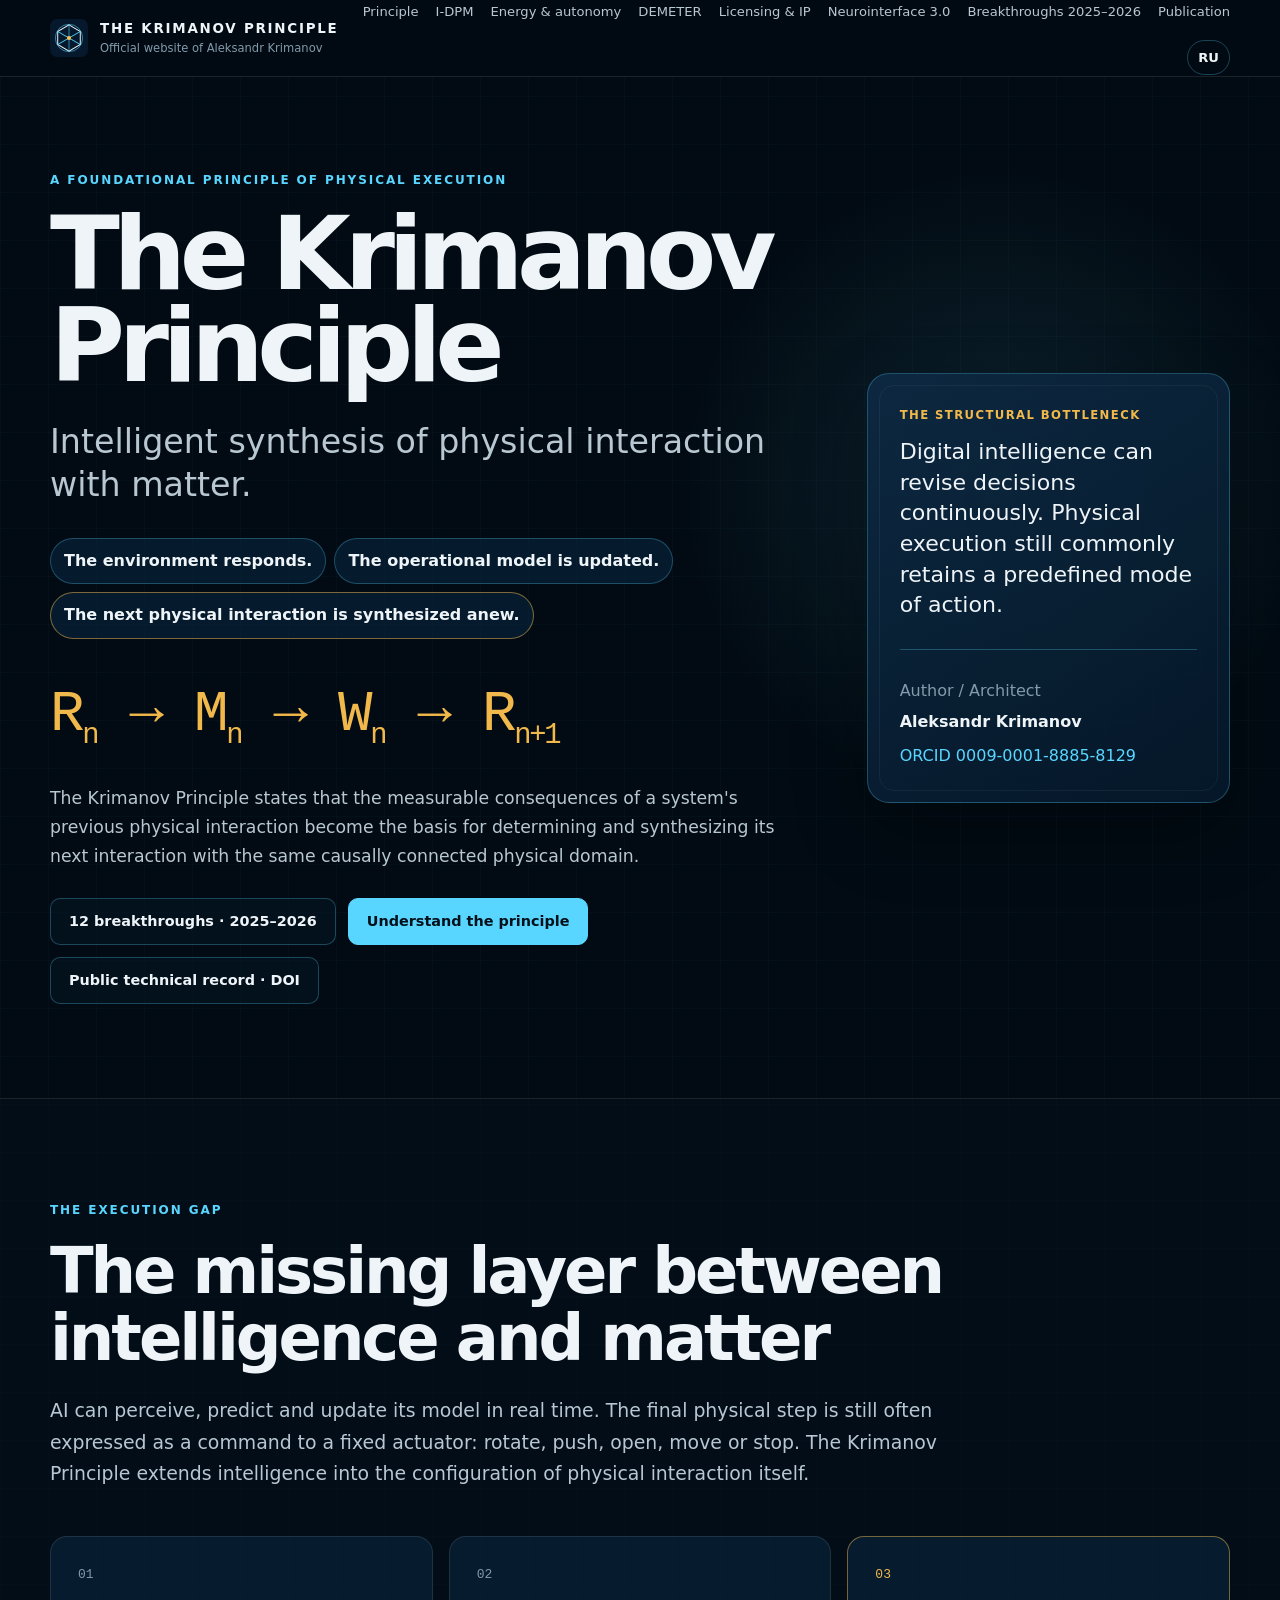
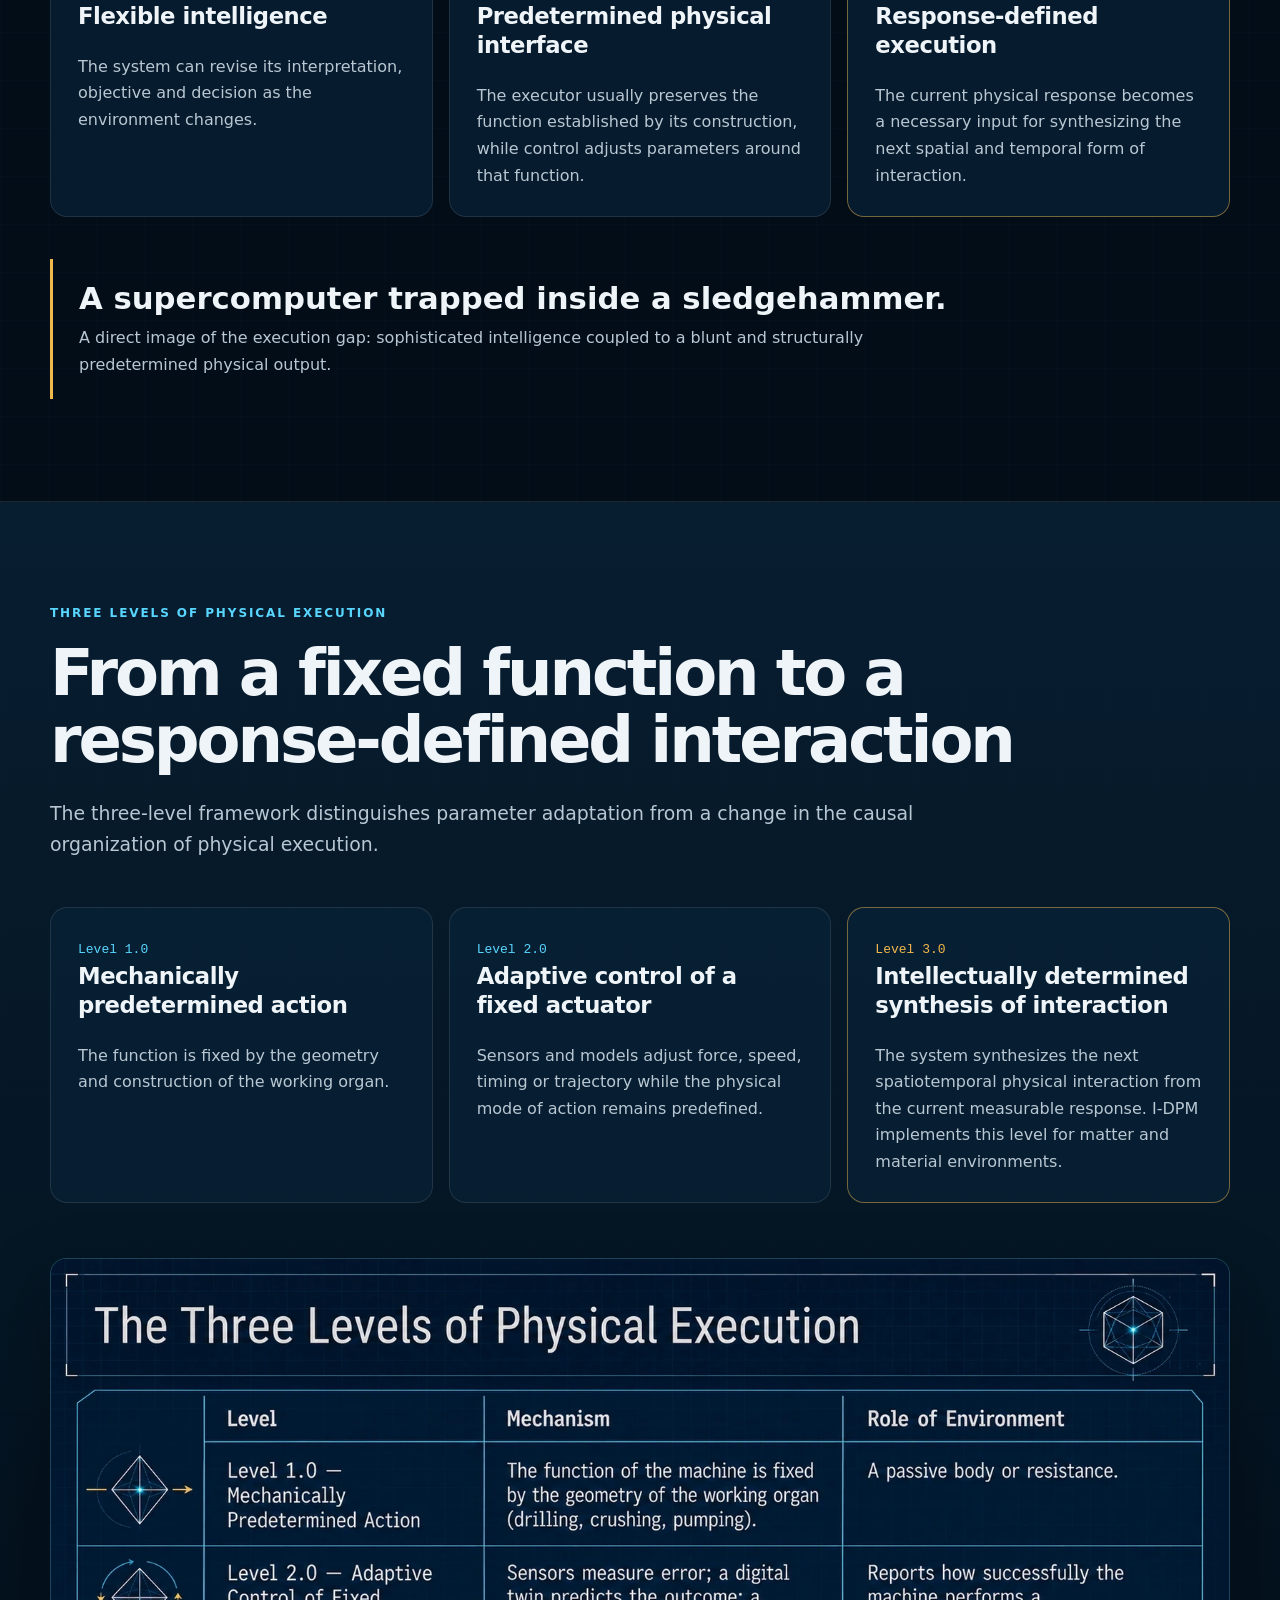
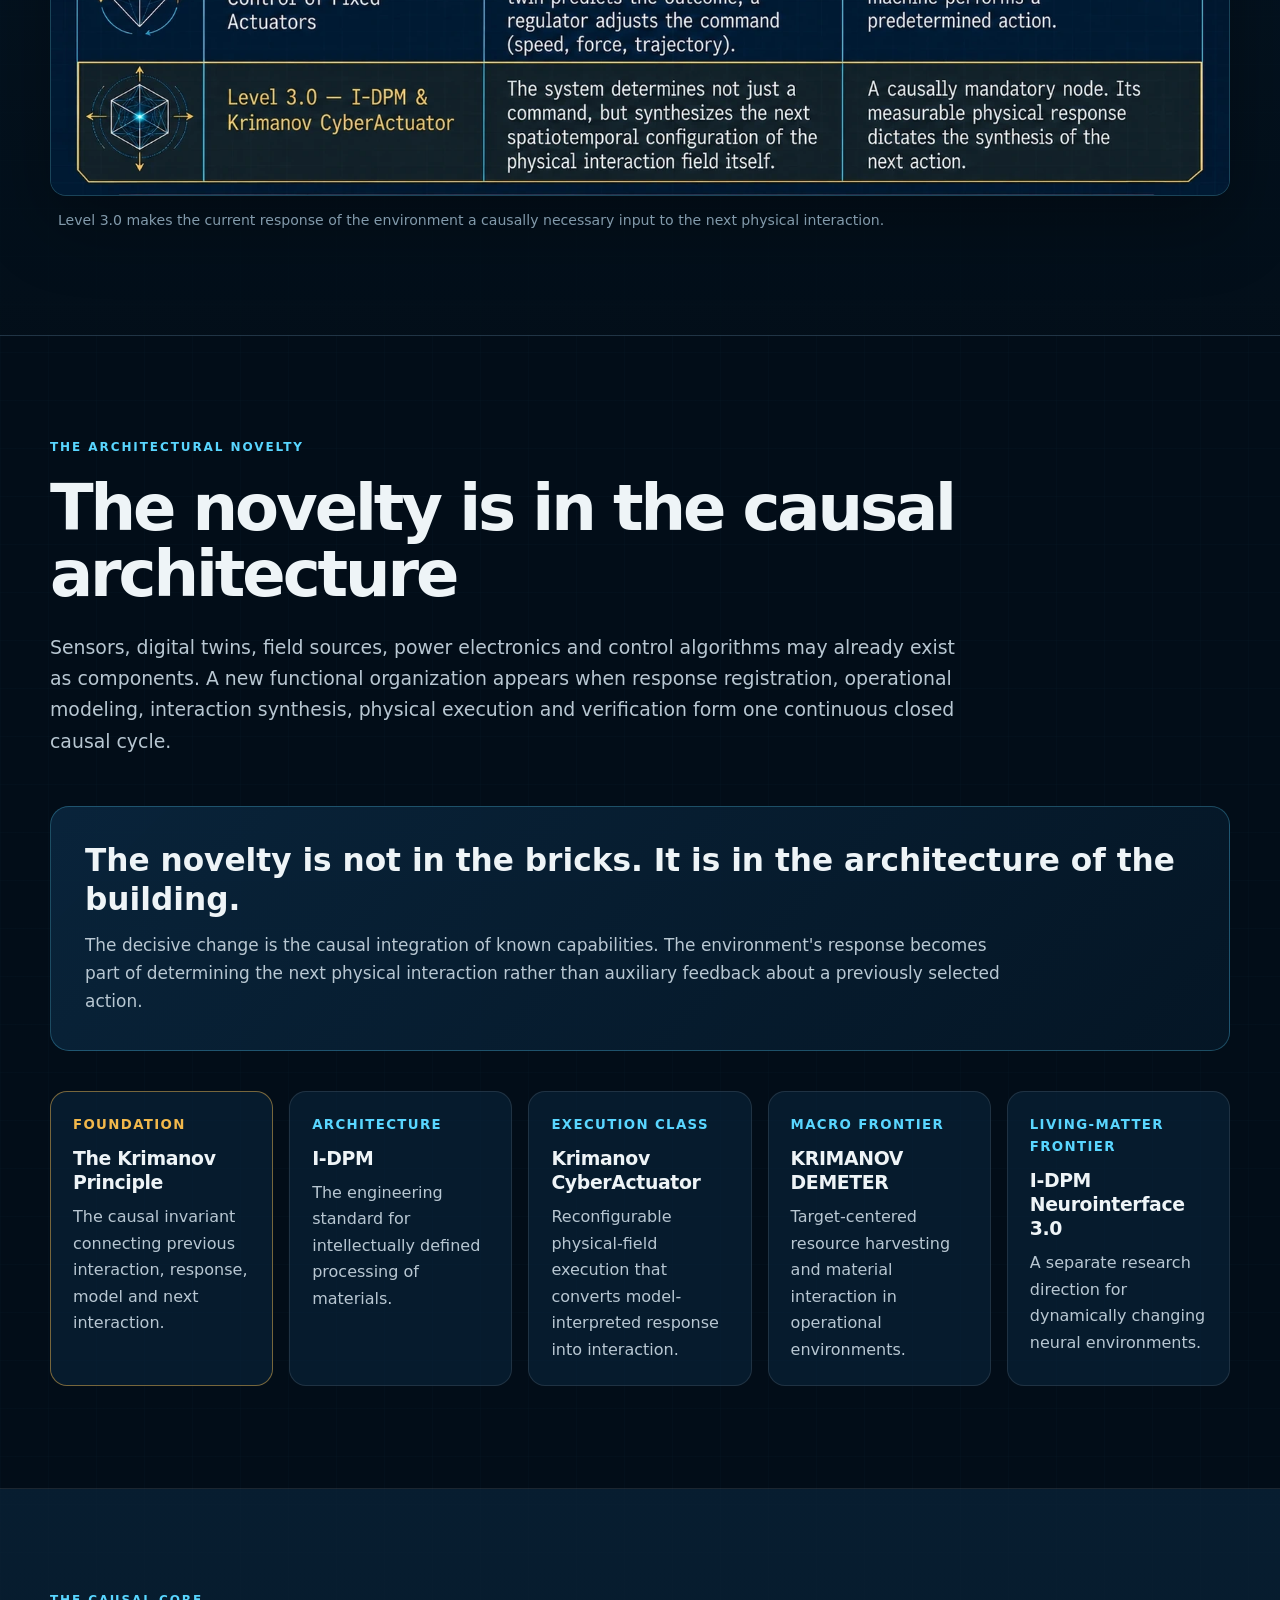
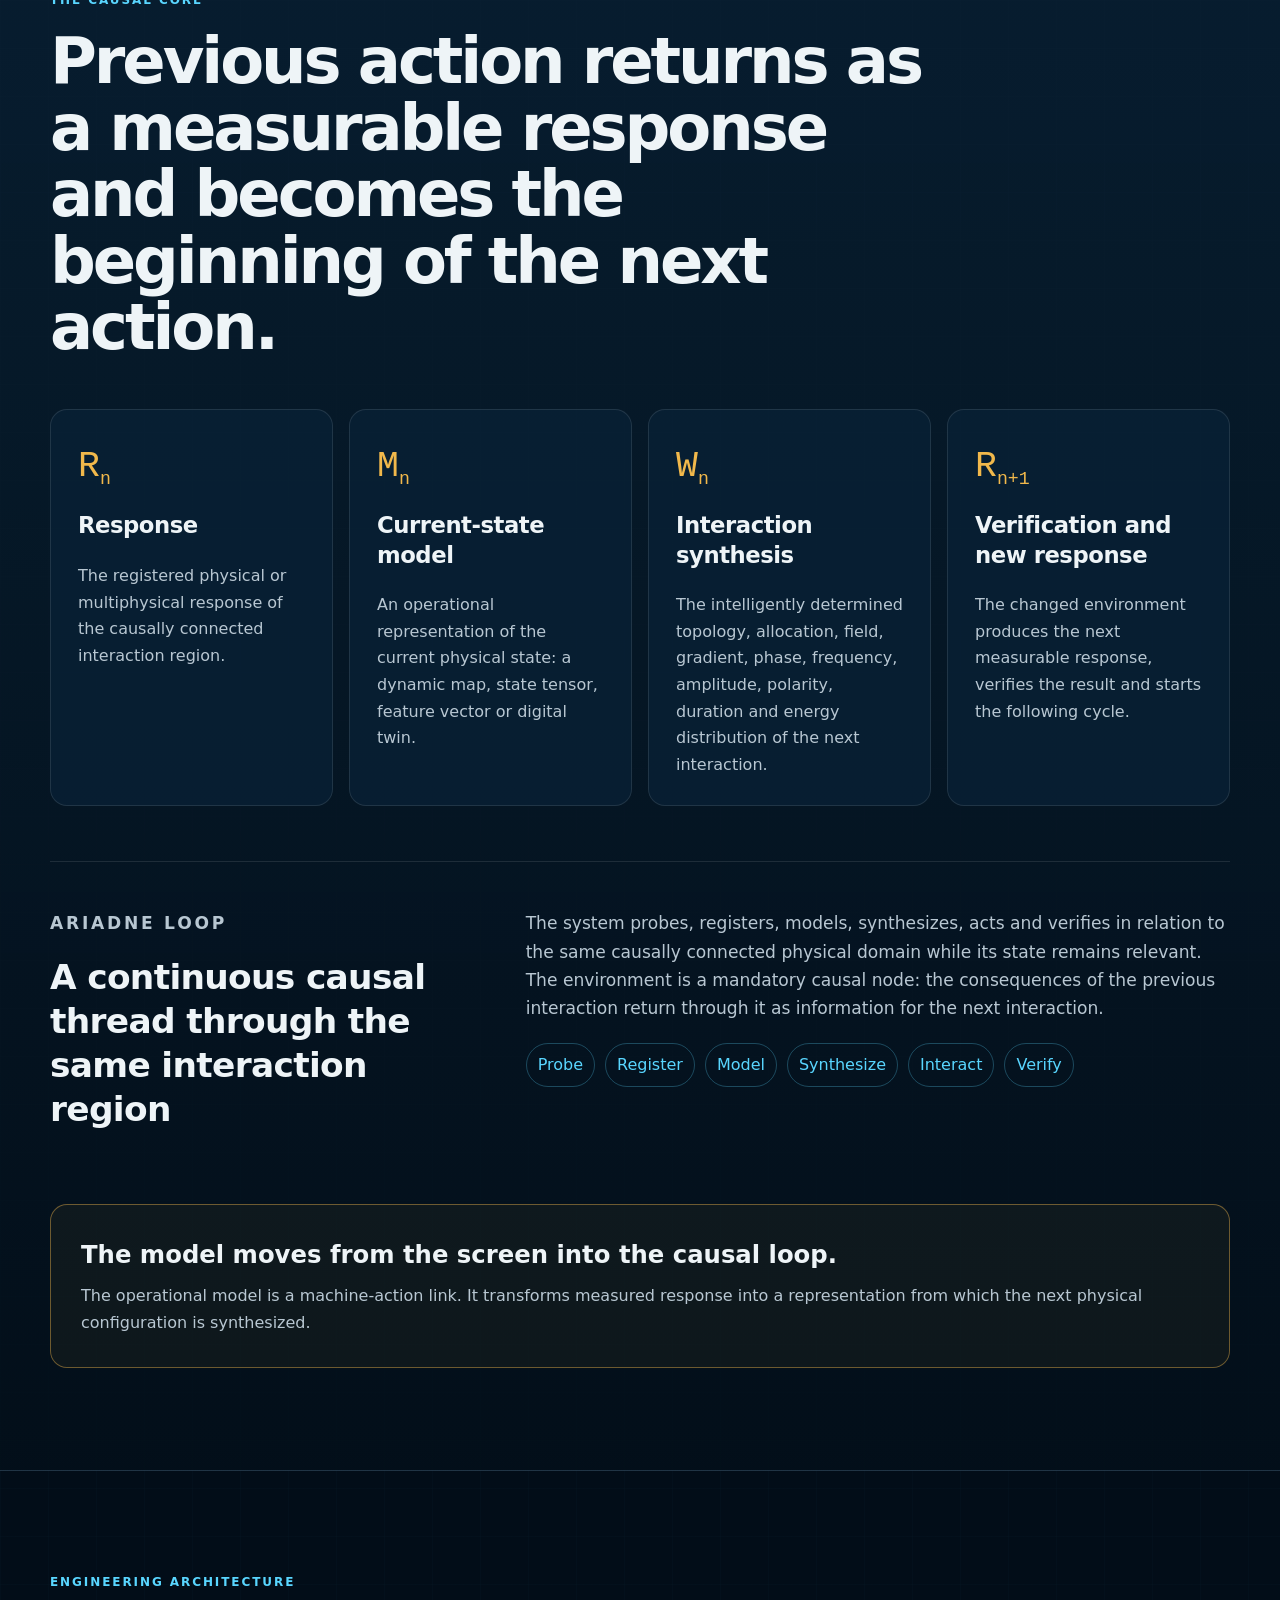
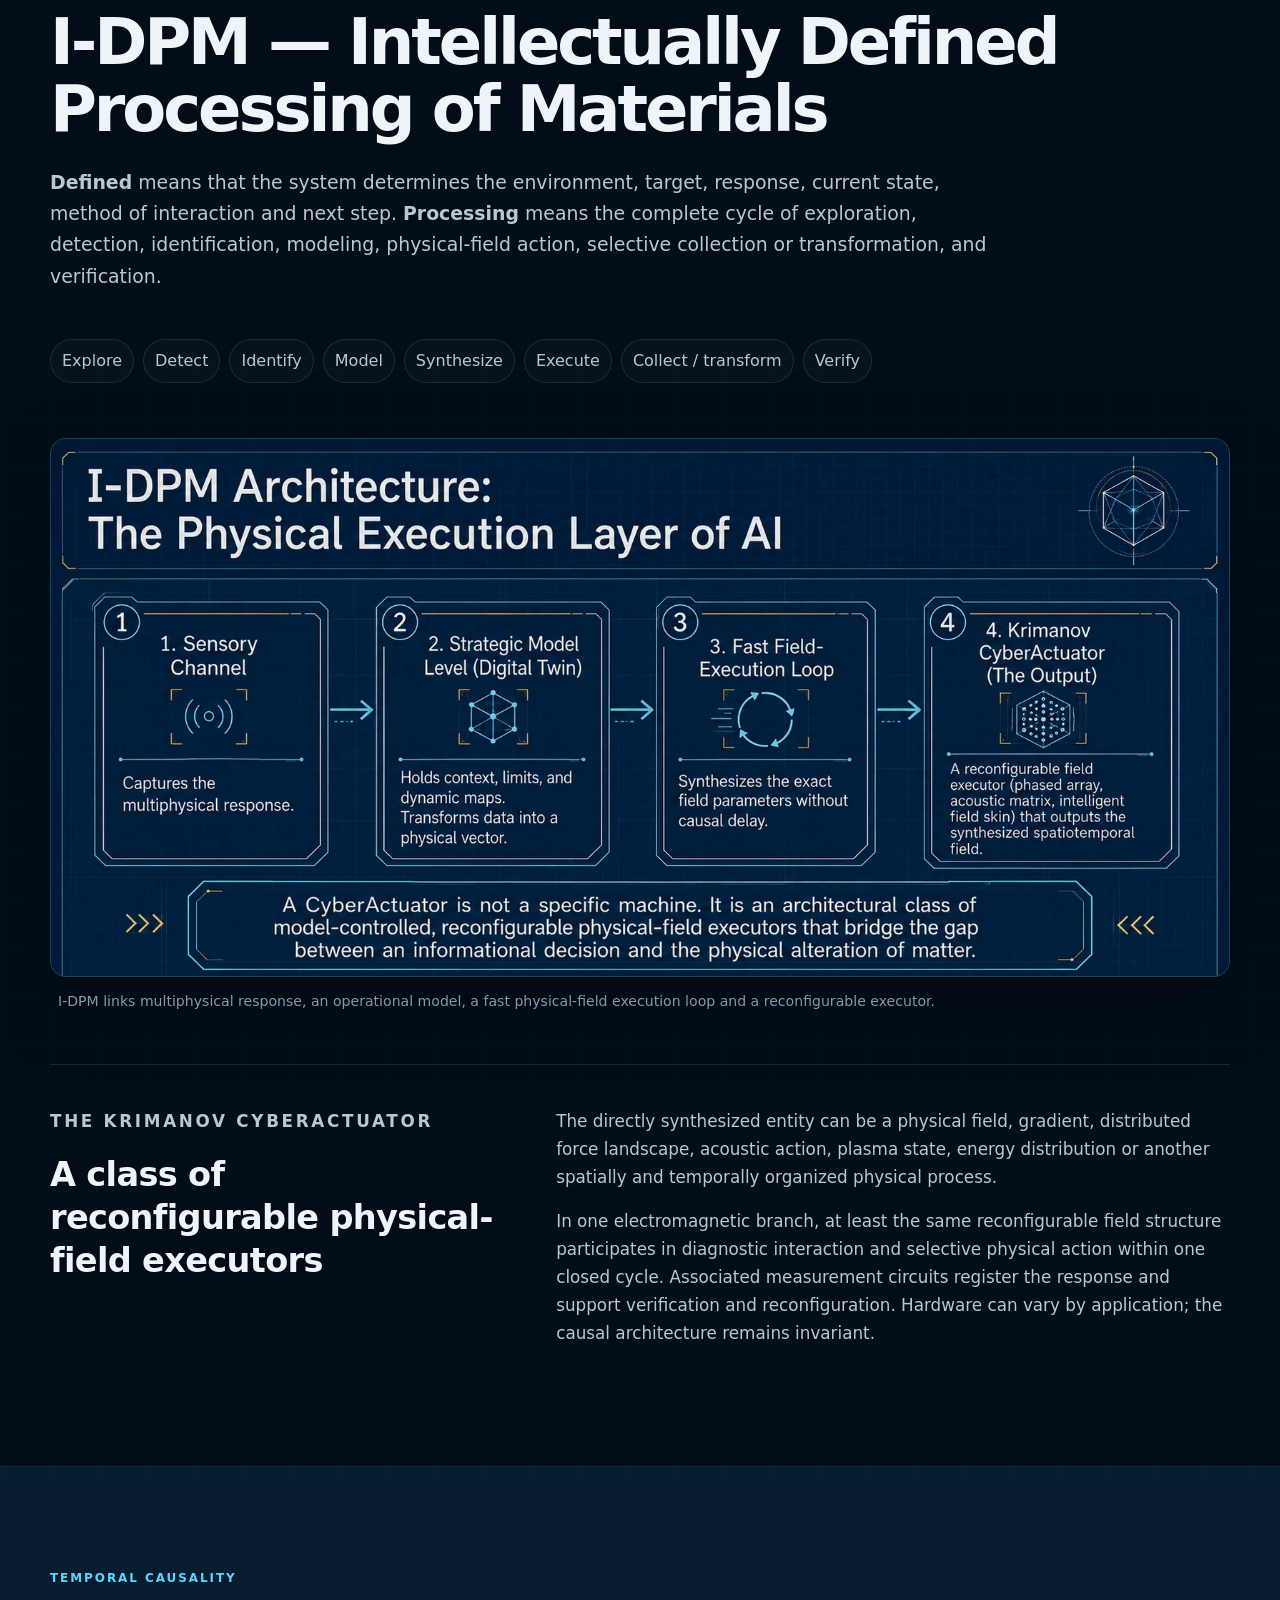
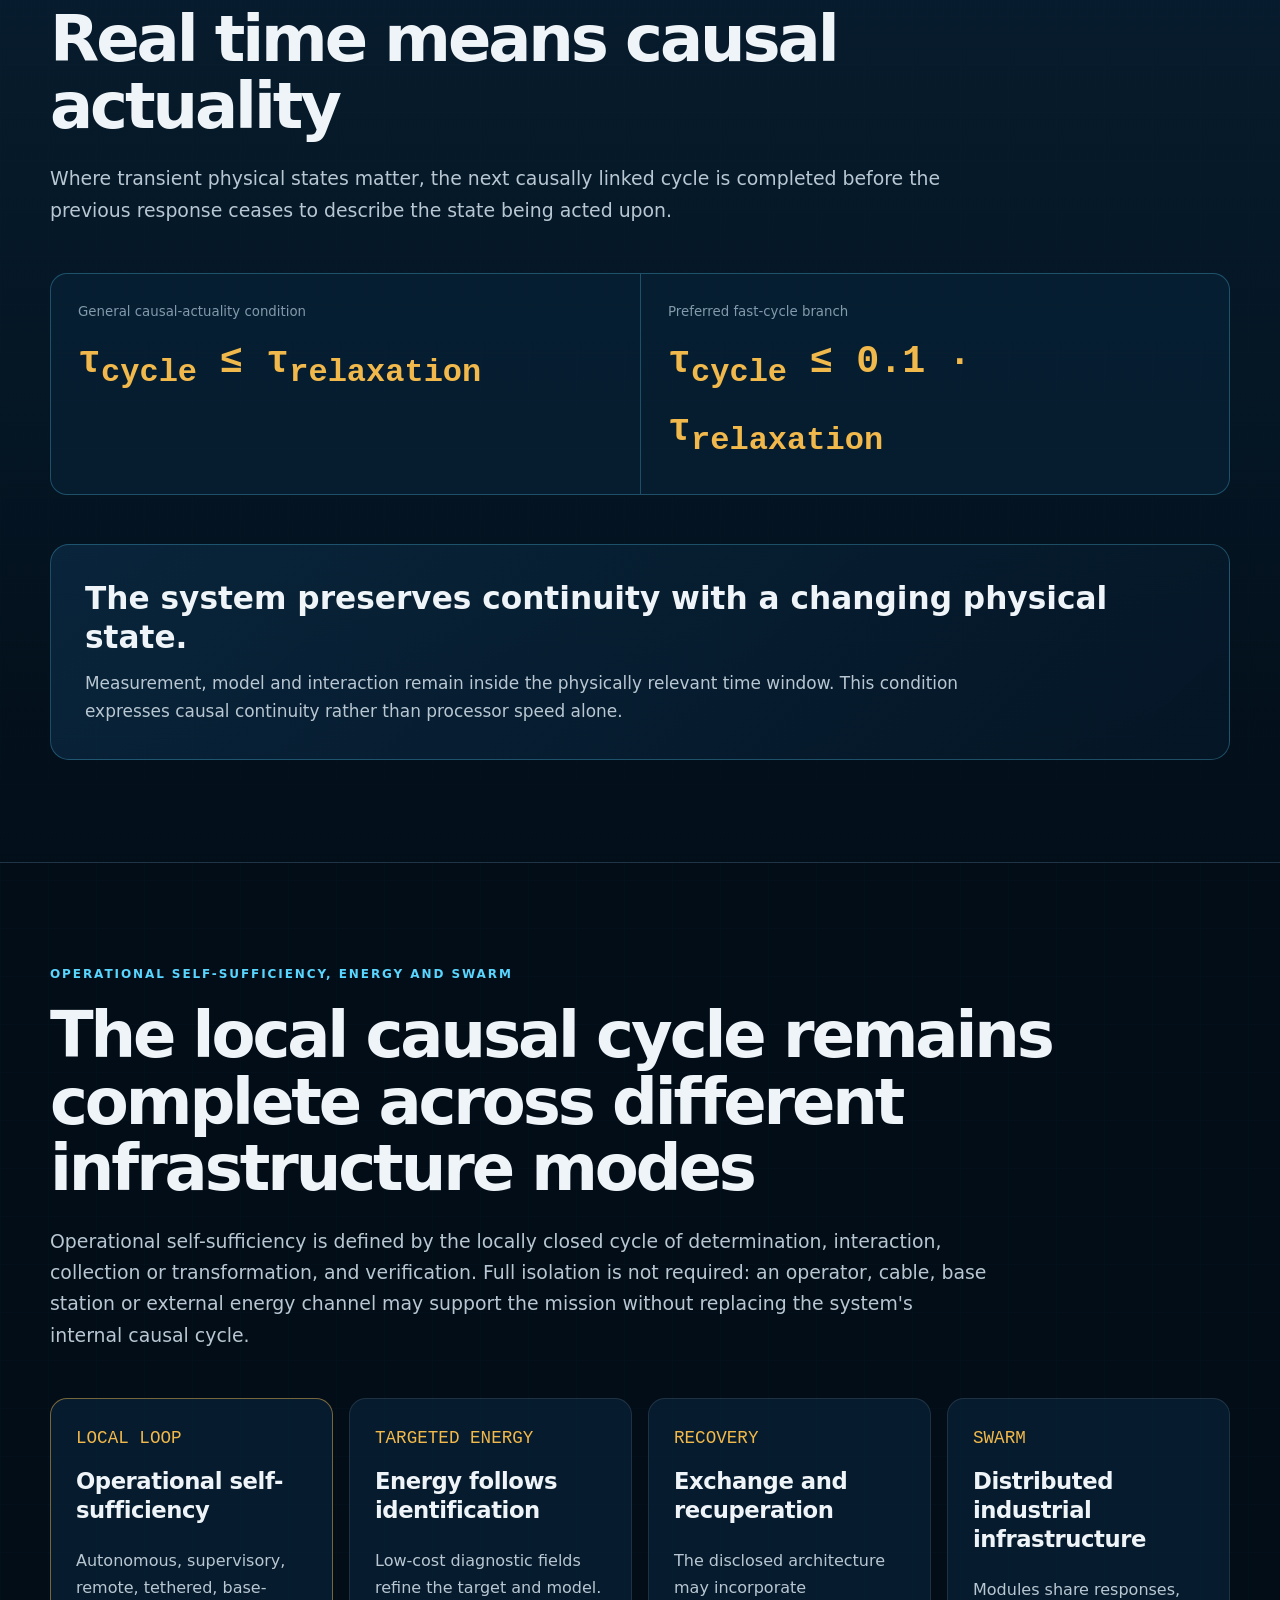
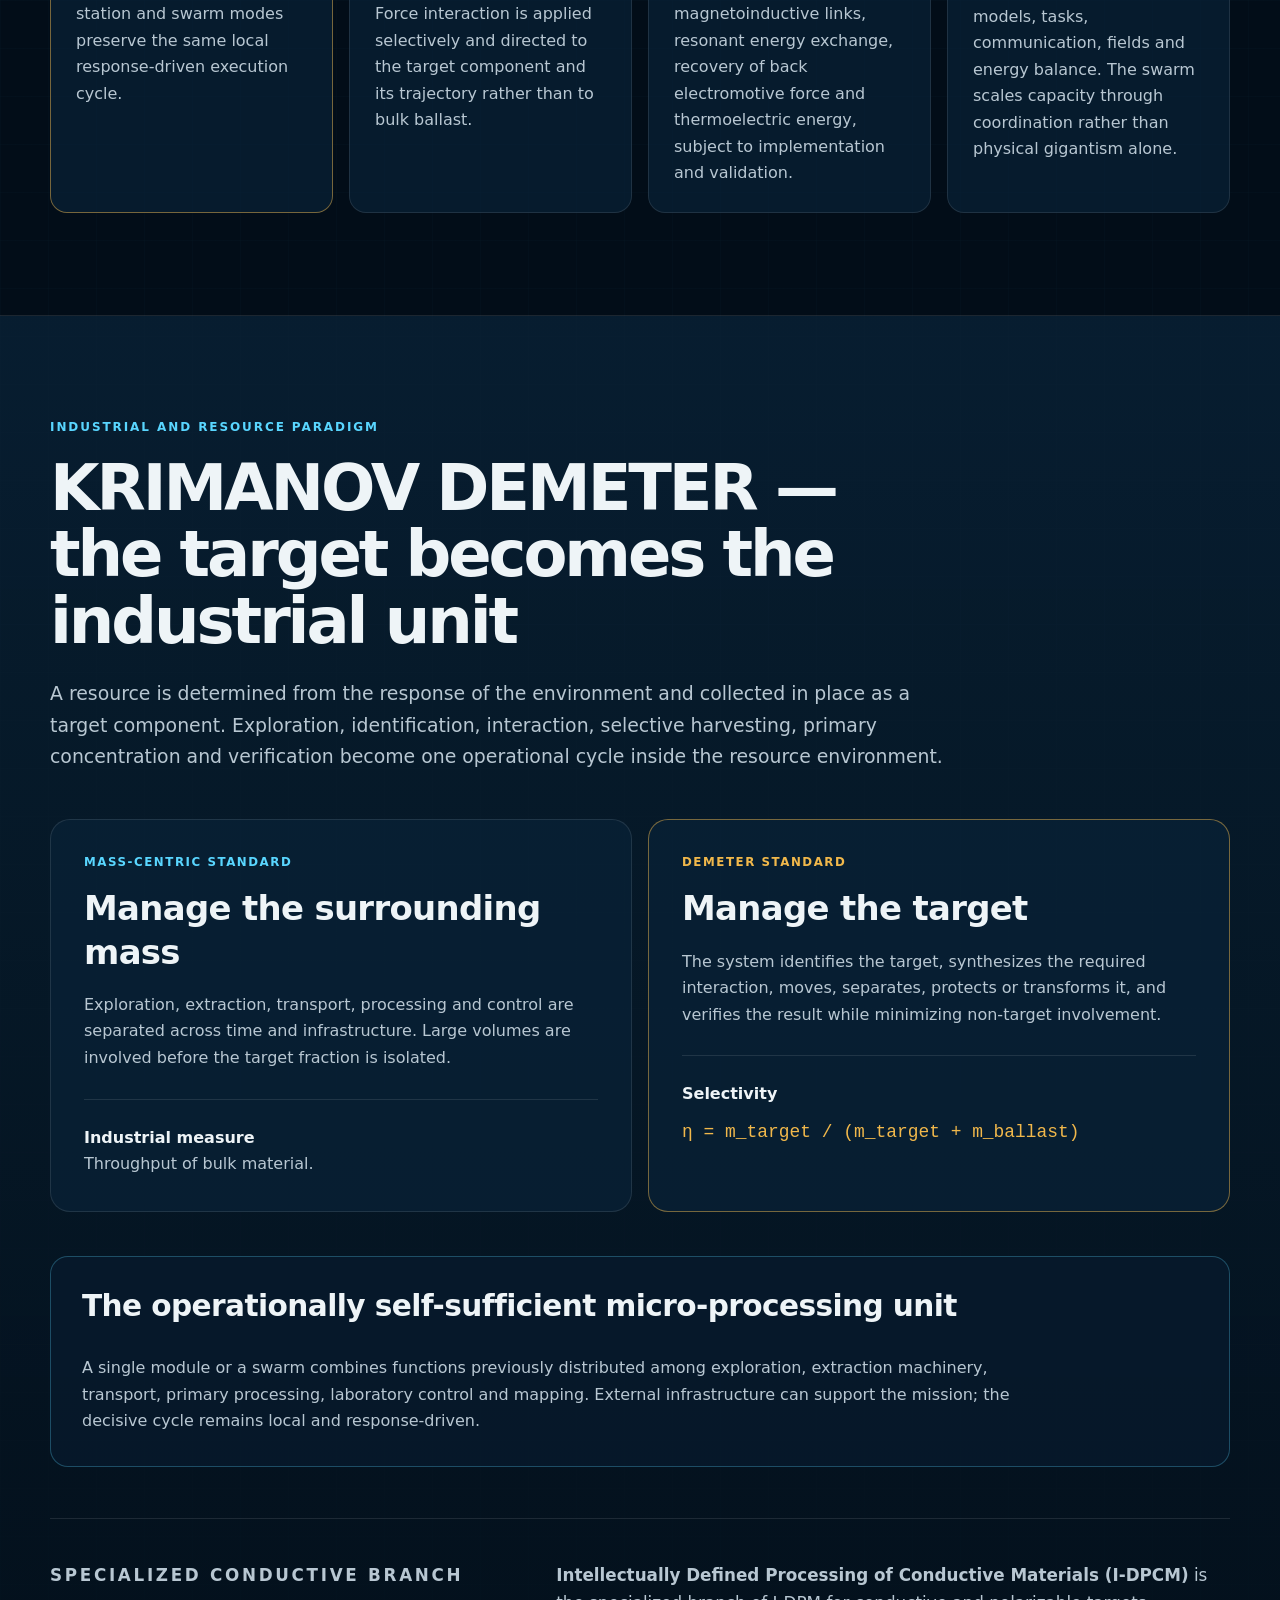
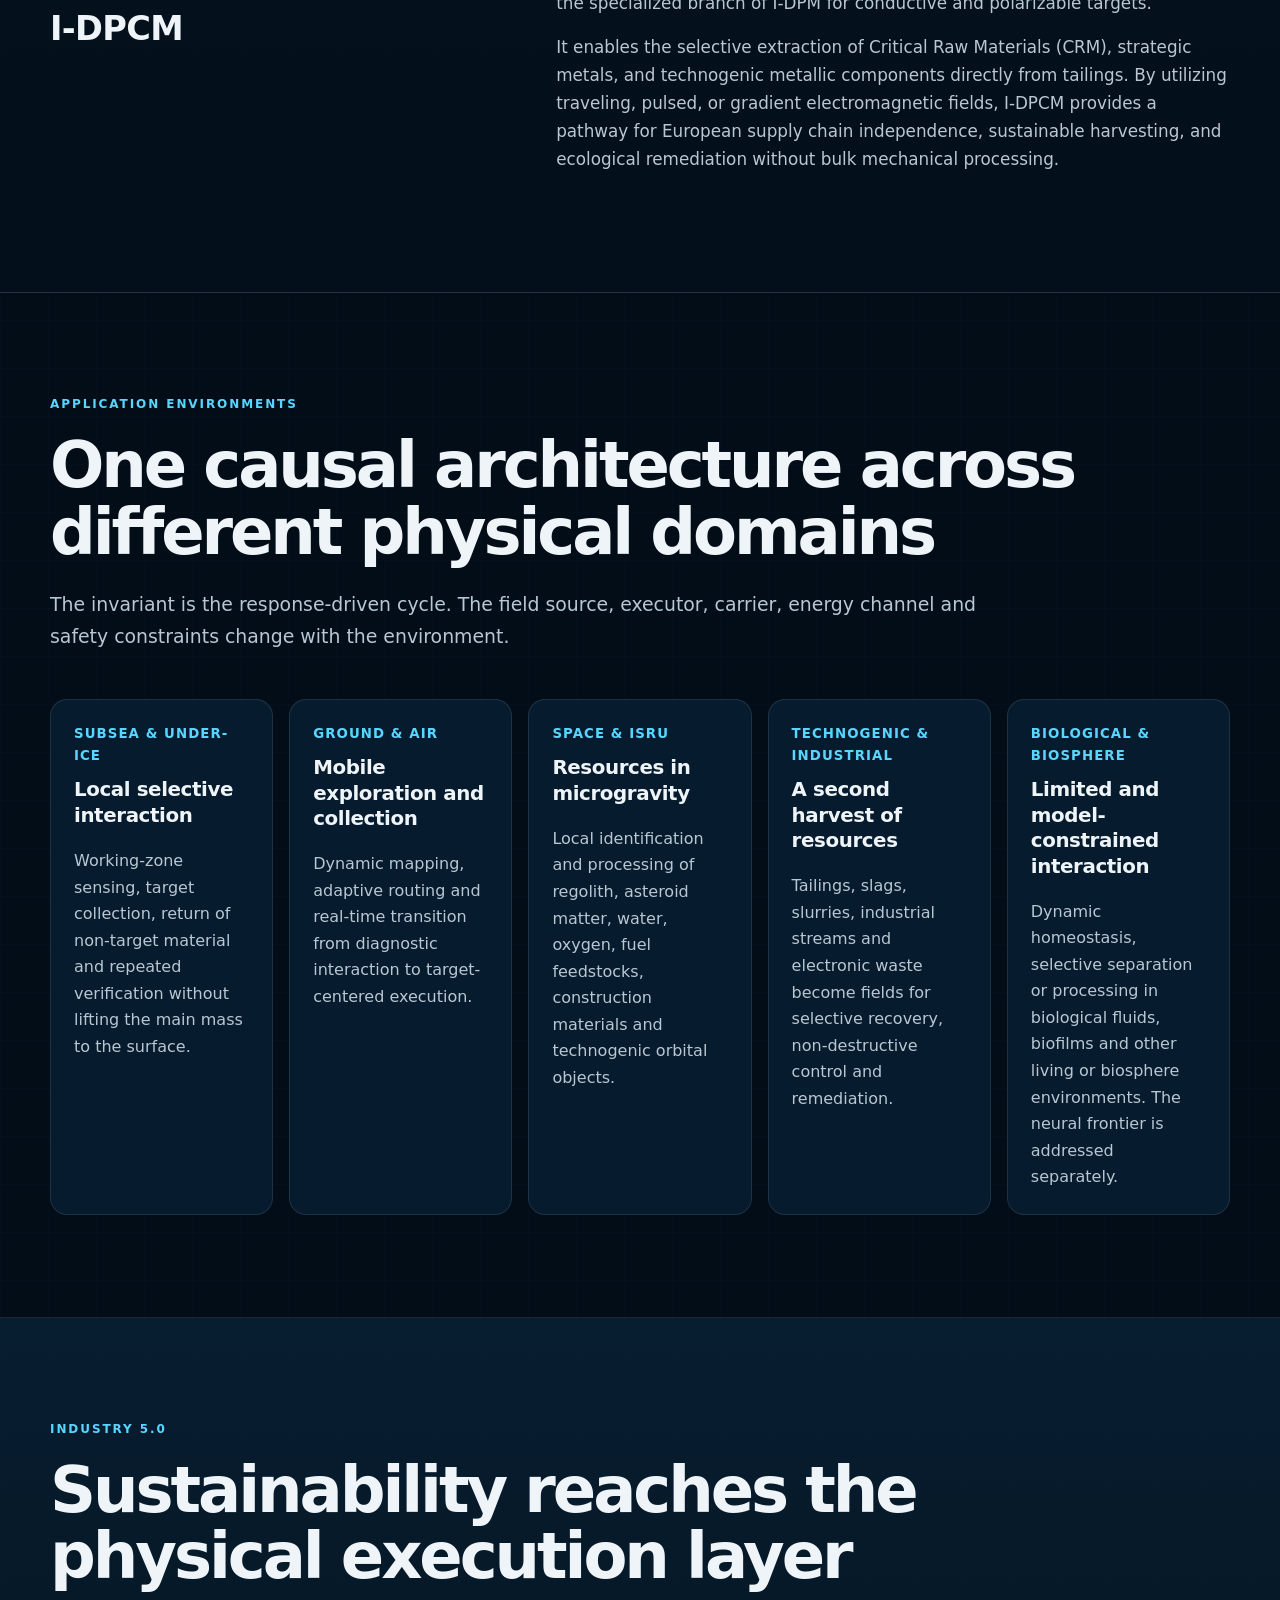
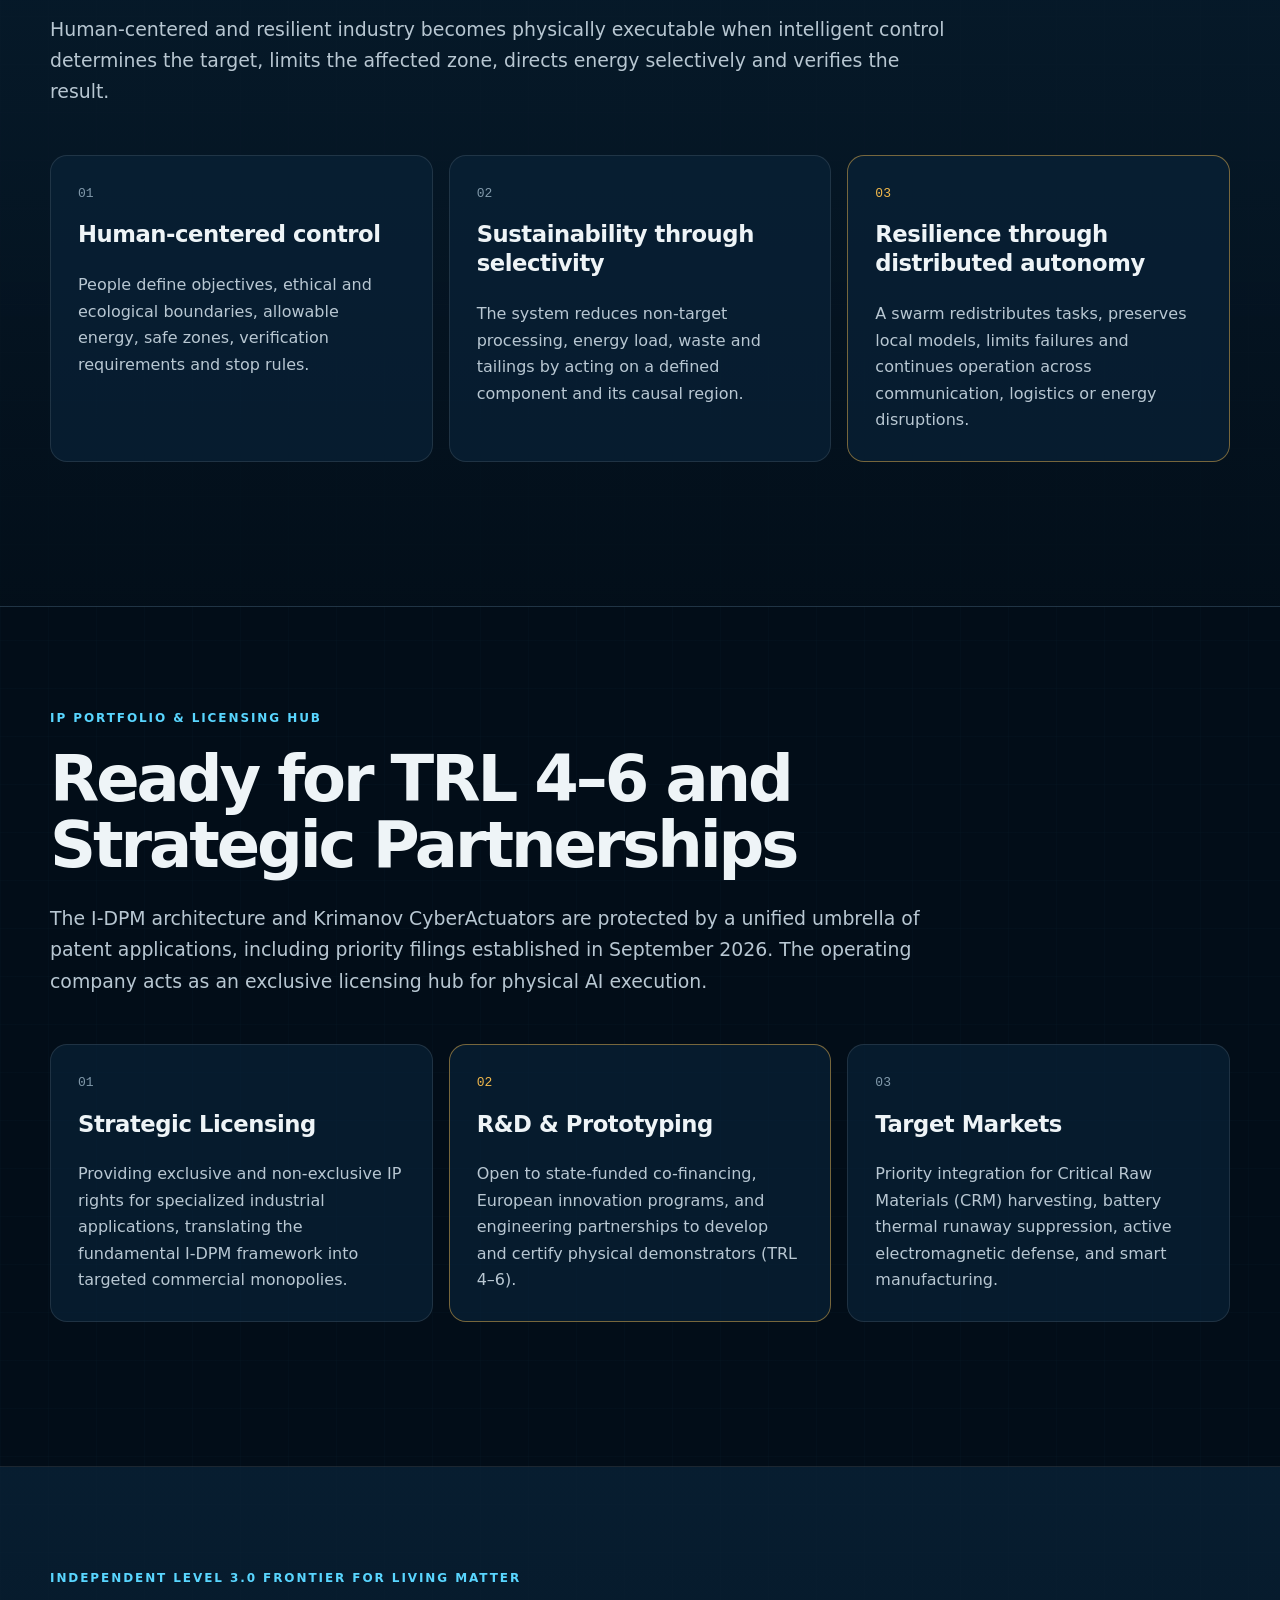
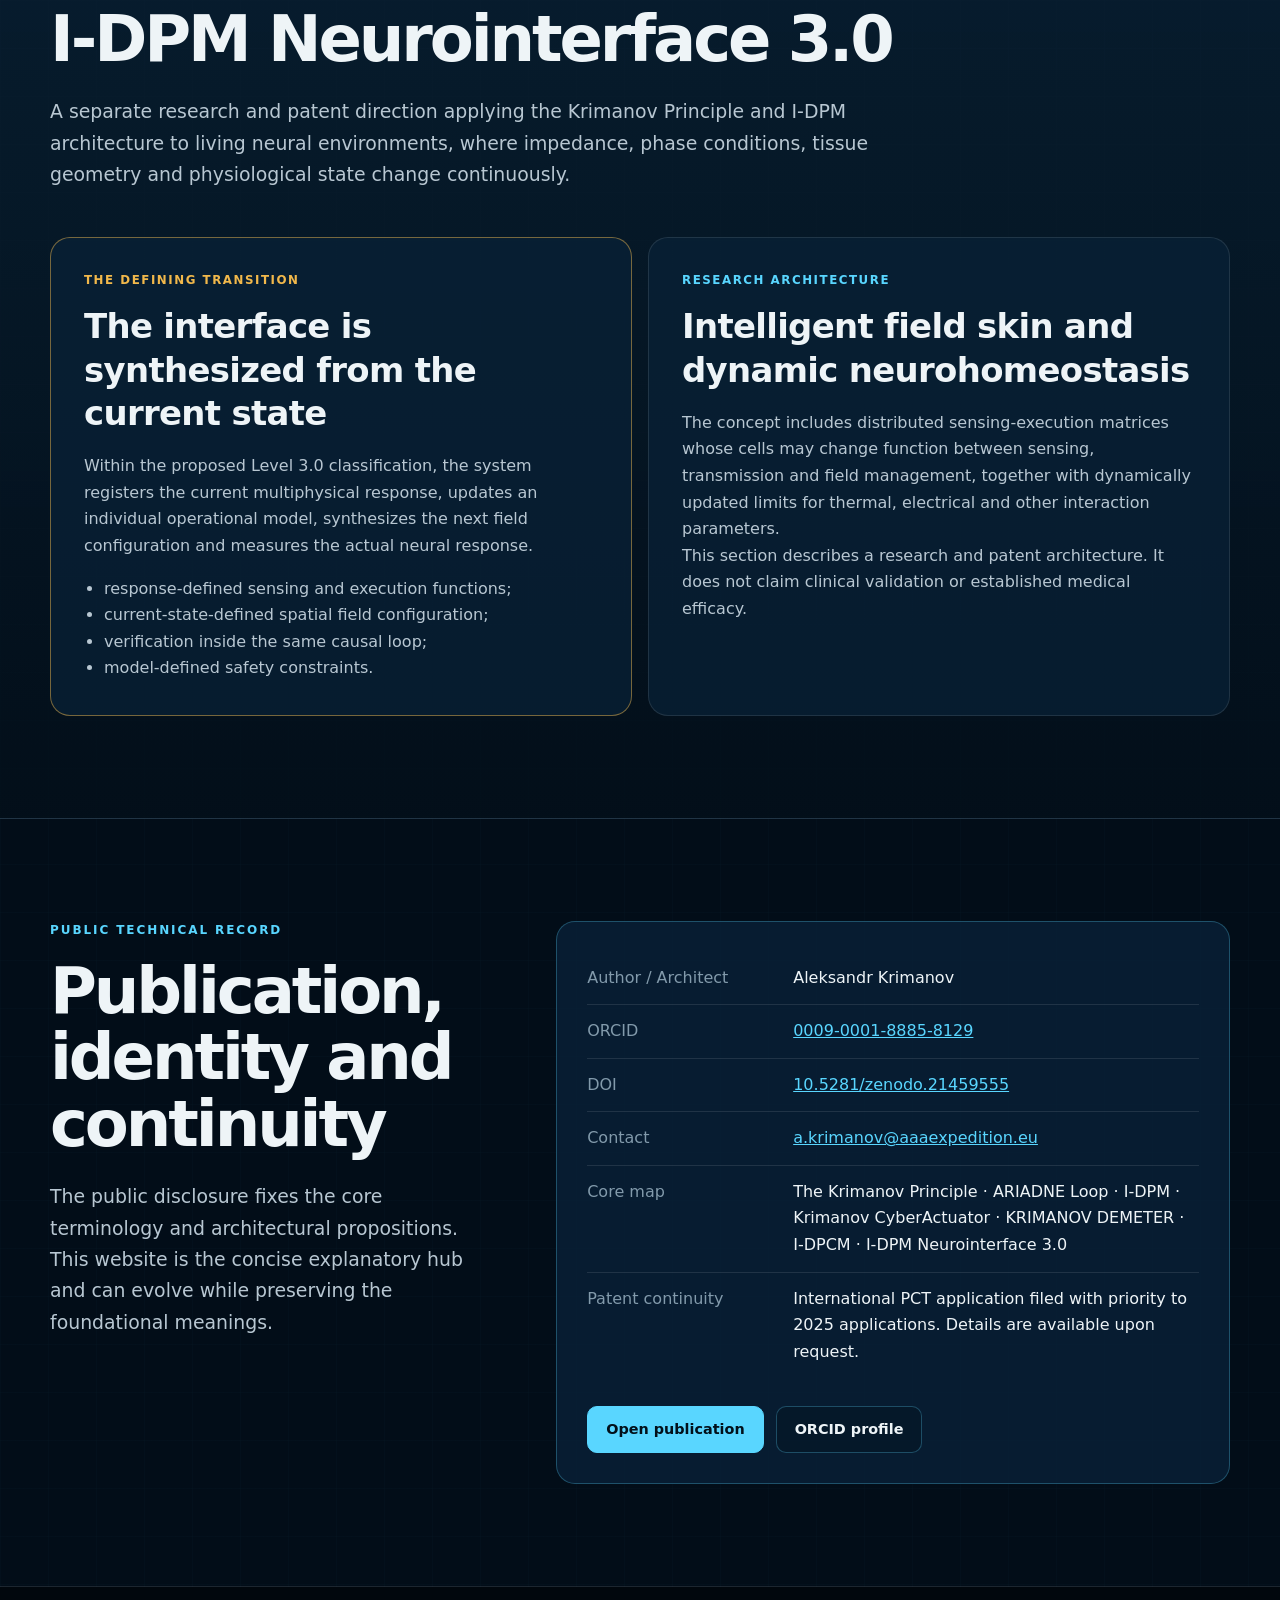
==== index.html @ 4435f7ab "Add files via upload" ====
<!doctype html>
<html lang="en">
<head>
  <meta charset="utf-8">
  <meta name="viewport" content="width=device-width,initial-scale=1">

  <title>The Krimanov Principle — Response-Driven Physical Execution for AI | Aleksandr Krimanov</title>
  <meta name="description" content="Official website of the Krimanov Principle: response-driven physical execution, I-DPM, the Krimanov CyberActuator, IP licensing portfolio, KRIMANOV DEMETER, and R&D hub for physical AI execution.">
  <meta name="keywords" content="Aleksandr Krimanov, Krimanov Principle, I-DPM, I-DPCM, Krimanov CyberActuator, DEMETER K, Physical AI, Licensing Hub, R&D, Critical Raw Materials, CRM, tailings remediation">
  <meta name="author" content="Aleksandr Krimanov">
  <meta name="robots" content="index,follow,max-image-preview:large">
  <meta name="theme-color" content="#061625">
  <link rel="canonical" href="https://krimanovprinciple.eu/">
  <link rel="alternate" hreflang="en" href="https://krimanovprinciple.eu/">
  <link rel="alternate" hreflang="ru" href="https://krimanovprinciple.eu/ru/">
  <link rel="alternate" hreflang="x-default" href="https://krimanovprinciple.eu/">
  <link rel="icon" href="assets/favicon.svg" type="image/svg+xml">
  <link rel="stylesheet" href="style.css">
  <meta property="og:type" content="website">
  <meta property="og:title" content="The Krimanov Principle — Response-Driven Physical Execution for AI">
  <meta property="og:description" content="The environment responds. The operational model is updated. The next physical interaction is synthesized anew.">
  <meta property="og:url" content="https://krimanovprinciple.eu/">
  <meta property="og:image" content="https://krimanovprinciple.eu/assets/three-levels.webp">
  <meta property="og:locale" content="en_US">
  <meta property="og:locale:alternate" content="ru_RU">
  <meta name="twitter:card" content="summary_large_image">
  <meta name="twitter:title" content="The Krimanov Principle — Response-Driven Physical Execution for AI">
  <meta name="twitter:description" content="The measurable consequences of the previous interaction become the basis for synthesizing the next interaction.">
  <meta name="twitter:image" content="https://krimanovprinciple.eu/assets/three-levels.webp">

  <script type="application/ld+json">
  {
    "@context":"https://schema.org",
    "@graph":[
      {
        "@type":"WebSite",
        "@id":"https://krimanovprinciple.eu/#website",
        "url":"https://krimanovprinciple.eu/",
        "name":"The Krimanov Principle",
        "inLanguage":["en","ru"],
        "creator":{"@id":"https://krimanovprinciple.eu/#person"}
      },
      {
        "@type":"Person",
        "@id":"https://krimanovprinciple.eu/#person",
        "name":"Aleksandr Krimanov",
        "alternateName":["Alexander Krimanov","Александр Криманов"],
        "url":"https://krimanovprinciple.eu/",
        "sameAs":["https://orcid.org/0009-0001-8885-8129"]
      }
    ]
  }
  </script>
</head>
<body>

<a class="skip-link" href="#content">Skip to content</a>
<header class="site-header">
  <div class="shell header-inner">
    <a class="brand" href="#top" aria-label="The Krimanov Principle — home">
      <img src="assets/favicon.svg" width="38" height="38" alt="">
      <span class="brand-copy"><strong>THE KRIMANOV PRINCIPLE</strong><small>Official website of Aleksandr Krimanov</small></span>
    </a>
    <nav class="main-nav" aria-label="Main navigation">
      <a href="#principle">Principle</a><a href="#idpm">I-DPM</a><a href="#autonomy">Energy &amp; autonomy</a><a href="#demeter">DEMETER</a><a href="#licensing">Licensing &amp; IP</a><a href="#neuro">Neurointerface 3.0</a><a href="breakthroughs.html">Breakthroughs 2025–2026</a><a href="#publication">Publication</a><a class="lang" href="ru/" lang="ru">RU</a>
    </nav>
    <div class="mobile-tools">
      <details class="mobile-menu"><summary>Menu</summary><nav aria-label="Mobile navigation"><a href="#principle">Principle</a><a href="#idpm">I-DPM</a><a href="#autonomy">Energy &amp; autonomy</a><a href="#demeter">DEMETER</a><a href="#environments">Frontiers</a><a href="#licensing">Licensing &amp; IP</a><a href="#neuro">I-DPM Neurointerface 3.0</a><a href="breakthroughs.html">Breakthroughs 2025–2026</a><a href="#publication">Publication</a></nav></details>
      <a class="mobile-lang" href="ru/" lang="ru" aria-label="Русская версия">RU</a>
    </div>
  </div>
</header>
<main id="content">
<section class="hero" id="top"><div class="shell hero-grid"><div>
  <p class="eyebrow">A foundational principle of physical execution</p>
  <h1>The Krimanov Principle</h1>
  <p class="hero-subtitle">Intelligent synthesis of physical interaction with matter.</p>
  <div class="hero-thesis"><span>The environment responds.</span><span>The operational model is updated.</span><span>The next physical interaction is synthesized anew.</span></div>
  <div class="equation">R<sub>n</sub> → M<sub>n</sub> → W<sub>n</sub> → R<sub>n+1</sub></div>
  <p class="hero-text">The Krimanov Principle states that the measurable consequences of a system's previous physical interaction become the basis for determining and synthesizing its next interaction with the same causally connected physical domain.</p>
  <div class="actions"><a class="button" href="breakthroughs.html">12 breakthroughs · 2025–2026</a><a class="button primary" href="#bottleneck">Understand the principle</a><a class="button" href="https://doi.org/10.5281/zenodo.21419949" target="_blank" rel="noopener">Public technical record · DOI</a></div>
</div><aside class="hero-panel">
  <p class="panel-kicker">The structural bottleneck</p>
  <p class="panel-big">Digital intelligence can revise decisions continuously. Physical execution still commonly retains a predefined mode of action.</p>
  <div class="panel-rule"></div><p class="meta">Author / Architect</p><strong>Aleksandr Krimanov</strong><a href="https://orcid.org/0009-0001-8885-8129" target="_blank" rel="noopener">ORCID 0009-0001-8885-8129</a>
</aside></div></section>

<section class="section" id="bottleneck"><div class="shell">
  <div class="section-heading narrow"><p class="eyebrow">The execution gap</p><h2>The missing layer between intelligence and matter</h2><p class="lead">AI can perceive, predict and update its model in real time. The final physical step is still often expressed as a command to a fixed actuator: rotate, push, open, move or stop. The Krimanov Principle extends intelligence into the configuration of physical interaction itself.</p></div>
  <div class="problem-grid">
    <article class="card"><span class="num">01</span><h3>Flexible intelligence</h3><p>The system can revise its interpretation, objective and decision as the environment changes.</p></article>
    <article class="card"><span class="num">02</span><h3>Predetermined physical interface</h3><p>The executor usually preserves the function established by its construction, while control adjusts parameters around that function.</p></article>
    <article class="card accent"><span class="num">03</span><h3>Response-defined execution</h3><p>The current physical response becomes a necessary input for synthesizing the next spatial and temporal form of interaction.</p></article>
  </div>
  <blockquote class="quote"><strong>A supercomputer trapped inside a sledgehammer.</strong><p>A direct image of the execution gap: sophisticated intelligence coupled to a blunt and structurally predetermined physical output.</p></blockquote>
</div></section>

<section class="section dark" id="levels"><div class="shell">
  <div class="section-heading"><p class="eyebrow">Three levels of physical execution</p><h2>From a fixed function to a response-defined interaction</h2><p class="lead">The three-level framework distinguishes parameter adaptation from a change in the causal organization of physical execution.</p></div>
  <div class="level-grid">
    <article class="level-card"><span>Level 1.0</span><h3>Mechanically predetermined action</h3><p>The function is fixed by the geometry and construction of the working organ.</p></article>
    <article class="level-card"><span>Level 2.0</span><h3>Adaptive control of a fixed actuator</h3><p>Sensors and models adjust force, speed, timing or trajectory while the physical mode of action remains predefined.</p></article>
    <article class="level-card highlight"><span>Level 3.0</span><h3>Intellectually determined synthesis of interaction</h3><p>The system synthesizes the next spatiotemporal physical interaction from the current measurable response. I-DPM implements this level for matter and material environments.</p></article>
  </div>
  <figure class="visual"><img src="assets/three-levels.webp" alt="Three levels of physical execution" loading="lazy"><figcaption>Level 3.0 makes the current response of the environment a causally necessary input to the next physical interaction.</figcaption></figure>
</div></section>

<section class="section" id="architecture"><div class="shell">
  <div class="section-heading narrow"><p class="eyebrow">The architectural novelty</p><h2>The novelty is in the causal architecture</h2><p class="lead">Sensors, digital twins, field sources, power electronics and control algorithms may already exist as components. A new functional organization appears when response registration, operational modeling, interaction synthesis, physical execution and verification form one continuous closed causal cycle.</p></div>
  <div class="architecture-note"><strong>The novelty is not in the bricks. It is in the architecture of the building.</strong><p>The decisive change is the causal integration of known capabilities. The environment's response becomes part of determining the next physical interaction rather than auxiliary feedback about a previously selected action.</p></div>
  <div class="hierarchy-grid">
    <article class="hierarchy-card accent"><small>Foundation</small><h3>The Krimanov Principle</h3><p>The causal invariant connecting previous interaction, response, model and next interaction.</p></article>
    <article class="hierarchy-card"><small>Architecture</small><h3>I-DPM</h3><p>The engineering standard for intellectually defined processing of materials.</p></article>
    <article class="hierarchy-card"><small>Execution class</small><h3>Krimanov CyberActuator</h3><p>Reconfigurable physical-field execution that converts model-interpreted response into interaction.</p></article>
    <article class="hierarchy-card"><small>Macro frontier</small><h3>KRIMANOV DEMETER</h3><p>Target-centered resource harvesting and material interaction in operational environments.</p></article>
    <article class="hierarchy-card"><small>Living-matter frontier</small><h3>I-DPM Neurointerface 3.0</h3><p>A separate research direction for dynamically changing neural environments.</p></article>
  </div>
</div></section>

<section class="section dark" id="principle"><div class="shell">
  <div class="section-heading narrow"><p class="eyebrow">The causal core</p><h2>Previous action returns as a measurable response and becomes the beginning of the next action.</h2></div>
  <div class="principle-grid">
    <article class="principle-card"><div class="symbol">R<sub>n</sub></div><h3>Response</h3><p>The registered physical or multiphysical response of the causally connected interaction region.</p></article>
    <article class="principle-card"><div class="symbol">M<sub>n</sub></div><h3>Current-state model</h3><p>An operational representation of the current physical state: a dynamic map, state tensor, feature vector or digital twin.</p></article>
    <article class="principle-card"><div class="symbol">W<sub>n</sub></div><h3>Interaction synthesis</h3><p>The intelligently determined topology, allocation, field, gradient, phase, frequency, amplitude, polarity, duration and energy distribution of the next interaction.</p></article>
    <article class="principle-card"><div class="symbol">R<sub>n+1</sub></div><h3>Verification and new response</h3><p>The changed environment produces the next measurable response, verifies the result and starts the following cycle.</p></article>
  </div>
  <div class="ariadne"><div><p class="eyebrow">ARIADNE Loop</p><h3>A continuous causal thread through the same interaction region</h3></div><div><p>The system probes, registers, models, synthesizes, acts and verifies in relation to the same causally connected physical domain while its state remains relevant. The environment is a mandatory causal node: the consequences of the previous interaction return through it as information for the next interaction.</p><div class="flow"><span>Probe</span><span>Register</span><span>Model</span><span>Synthesize</span><span>Interact</span><span>Verify</span></div></div></div>
  <div class="model-callout"><strong>The model moves from the screen into the causal loop.</strong><p>The operational model is a machine-action link. It transforms measured response into a representation from which the next physical configuration is synthesized.</p></div>
</div></section>

<section class="section" id="idpm"><div class="shell">
  <div class="section-heading"><p class="eyebrow">Engineering architecture</p><h2>I-DPM — Intellectually Defined Processing of Materials</h2><p class="lead"><strong>Defined</strong> means that the system determines the environment, target, response, current state, method of interaction and next step. <strong>Processing</strong> means the complete cycle of exploration, detection, identification, modeling, physical-field action, selective collection or transformation, and verification.</p></div>
  <div class="full-cycle"><span>Explore</span><span>Detect</span><span>Identify</span><span>Model</span><span>Synthesize</span><span>Execute</span><span>Collect / transform</span><span>Verify</span></div>
  <figure class="visual"><img src="assets/idpm-architecture.webp" alt="I-DPM architecture as the physical execution layer of AI" loading="lazy"><figcaption>I-DPM links multiphysical response, an operational model, a fast physical-field execution loop and a reconfigurable executor.</figcaption></figure>
  <div class="two-col"><div><p class="eyebrow">The Krimanov CyberActuator</p><h3>A class of reconfigurable physical-field executors</h3></div><div><p>The directly synthesized entity can be a physical field, gradient, distributed force landscape, acoustic action, plasma state, energy distribution or another spatially and temporally organized physical process.</p><p>In one electromagnetic branch, at least the same reconfigurable field structure participates in diagnostic interaction and selective physical action within one closed cycle. Associated measurement circuits register the response and support verification and reconfiguration. Hardware can vary by application; the causal architecture remains invariant.</p></div></div>
</div></section>

<section class="section dark" id="time"><div class="shell">
  <div class="section-heading narrow"><p class="eyebrow">Temporal causality</p><h2>Real time means causal actuality</h2><p class="lead">Where transient physical states matter, the next causally linked cycle is completed before the previous response ceases to describe the state being acted upon.</p></div>
  <div class="formula-band"><div><small>General causal-actuality condition</small><strong>τ<sub>cycle</sub> ≤ τ<sub>relaxation</sub></strong></div><div><small>Preferred fast-cycle branch</small><strong>τ<sub>cycle</sub> ≤ 0.1 · τ<sub>relaxation</sub></strong></div></div>
  <div class="architecture-note"><strong>The system preserves continuity with a changing physical state.</strong><p>Measurement, model and interaction remain inside the physically relevant time window. This condition expresses causal continuity rather than processor speed alone.</p></div>
</div></section>

<section class="section" id="autonomy"><div class="shell">
  <div class="section-heading"><p class="eyebrow">Operational self-sufficiency, energy and swarm</p><h2>The local causal cycle remains complete across different infrastructure modes</h2><p class="lead">Operational self-sufficiency is defined by the locally closed cycle of determination, interaction, collection or transformation, and verification. Full isolation is not required: an operator, cable, base station or external energy channel may support the mission without replacing the system's internal causal cycle.</p></div>
  <div class="energy-grid">
    <article class="energy-card accent"><span class="icon">LOCAL LOOP</span><h3>Operational self-sufficiency</h3><p>Autonomous, supervisory, remote, tethered, base-station and swarm modes preserve the same local response-driven execution cycle.</p></article>
    <article class="energy-card"><span class="icon">TARGETED ENERGY</span><h3>Energy follows identification</h3><p>Low-cost diagnostic fields refine the target and model. Force interaction is applied selectively and directed to the target component and its trajectory rather than to bulk ballast.</p></article>
    <article class="energy-card"><span class="icon">RECOVERY</span><h3>Exchange and recuperation</h3><p>The disclosed architecture may incorporate magnetoinductive links, resonant energy exchange, recovery of back electromotive force and thermoelectric energy, subject to implementation and validation.</p></article>
    <article class="energy-card"><span class="icon">SWARM</span><h3>Distributed industrial infrastructure</h3><p>Modules share responses, models, tasks, communication, fields and energy balance. The swarm scales capacity through coordination rather than physical gigantism alone.</p></article>
  </div>
</div></section>

<section class="section dark" id="demeter"><div class="shell">
  <div class="section-heading narrow"><p class="eyebrow">Industrial and resource paradigm</p><h2>KRIMANOV DEMETER — the target becomes the industrial unit</h2><p class="lead">A resource is determined from the response of the environment and collected in place as a target component. Exploration, identification, interaction, selective harvesting, primary concentration and verification become one operational cycle inside the resource environment.</p></div>
  <div class="frontier-grid">
    <article class="frontier"><span class="frontier-label">Mass-centric standard</span><h3>Manage the surrounding mass</h3><p>Exploration, extraction, transport, processing and control are separated across time and infrastructure. Large volumes are involved before the target fraction is isolated.</p><div class="metric"><strong>Industrial measure</strong><p>Throughput of bulk material.</p></div></article>
    <article class="frontier accent"><span class="frontier-label">DEMETER standard</span><h3>Manage the target</h3><p>The system identifies the target, synthesizes the required interaction, moves, separates, protects or transforms it, and verifies the result while minimizing non-target involvement.</p><div class="metric"><strong>Selectivity</strong><code>η = m_target / (m_target + m_ballast)</code></div></article>
  </div>
  <div class="microgok"><h3>The operationally self-sufficient micro-processing unit</h3><p>A single module or a swarm combines functions previously distributed among exploration, extraction machinery, transport, primary processing, laboratory control and mapping. External infrastructure can support the mission; the decisive cycle remains local and response-driven.</p></div>
  <div class="two-col"><div><p class="eyebrow">Specialized conductive branch</p><h3>I-DPCM</h3></div><div><p><strong>Intellectually Defined Processing of Conductive Materials (I-DPCM)</strong> is the specialized branch of I-DPM for conductive and polarizable targets.</p><p>It enables the selective extraction of Critical Raw Materials (CRM), strategic metals, and technogenic metallic components directly from tailings. By utilizing traveling, pulsed, or gradient electromagnetic fields, I-DPCM provides a pathway for European supply chain independence, sustainable harvesting, and ecological remediation without bulk mechanical processing.</p></div></div>
</div></section>

<section class="section" id="environments"><div class="shell">
  <div class="section-heading"><p class="eyebrow">Application environments</p><h2>One causal architecture across different physical domains</h2><p class="lead">The invariant is the response-driven cycle. The field source, executor, carrier, energy channel and safety constraints change with the environment.</p></div>
  <div class="domain-grid">
    <article class="domain-card"><small>Subsea &amp; under-ice</small><h3>Local selective interaction</h3><p>Working-zone sensing, target collection, return of non-target material and repeated verification without lifting the main mass to the surface.</p></article>
    <article class="domain-card"><small>Ground &amp; air</small><h3>Mobile exploration and collection</h3><p>Dynamic mapping, adaptive routing and real-time transition from diagnostic interaction to target-centered execution.</p></article>
    <article class="domain-card"><small>Space &amp; ISRU</small><h3>Resources in microgravity</h3><p>Local identification and processing of regolith, asteroid matter, water, oxygen, fuel feedstocks, construction materials and technogenic orbital objects.</p></article>
    <article class="domain-card"><small>Technogenic &amp; industrial</small><h3>A second harvest of resources</h3><p>Tailings, slags, slurries, industrial streams and electronic waste become fields for selective recovery, non-destructive control and remediation.</p></article>
    <article class="domain-card"><small>Biological &amp; biosphere</small><h3>Limited and model-constrained interaction</h3><p>Dynamic homeostasis, selective separation or processing in biological fluids, biofilms and other living or biosphere environments. The neural frontier is addressed separately.</p></article>
  </div>
</div></section>

<section class="section dark" id="industry5"><div class="shell">
  <div class="section-heading narrow"><p class="eyebrow">Industry 5.0</p><h2>Sustainability reaches the physical execution layer</h2><p class="lead">Human-centered and resilient industry becomes physically executable when intelligent control determines the target, limits the affected zone, directs energy selectively and verifies the result.</p></div>
  <div class="problem-grid">
    <article class="card"><span class="num">01</span><h3>Human-centered control</h3><p>People define objectives, ethical and ecological boundaries, allowable energy, safe zones, verification requirements and stop rules.</p></article>
    <article class="card"><span class="num">02</span><h3>Sustainability through selectivity</h3><p>The system reduces non-target processing, energy load, waste and tailings by acting on a defined component and its causal region.</p></article>
    <article class="card accent"><span class="num">03</span><h3>Resilience through distributed autonomy</h3><p>A swarm redistributes tasks, preserves local models, limits failures and continues operation across communication, logistics or energy disruptions.</p></article>
  </div>
</div></section>

<section class="section" id="licensing"><div class="shell">
  <div class="section-heading narrow"><p class="eyebrow">IP Portfolio &amp; Licensing Hub</p><h2>Ready for TRL 4–6 and Strategic Partnerships</h2><p class="lead">The I-DPM architecture and Krimanov CyberActuators are protected by a unified umbrella of patent applications, including priority filings established in September 2026. The operating company acts as an exclusive licensing hub for physical AI execution.</p></div>
  <div class="problem-grid">
    <article class="card"><span class="num">01</span><h3>Strategic Licensing</h3><p>Providing exclusive and non-exclusive IP rights for specialized industrial applications, translating the fundamental I-DPM framework into targeted commercial monopolies.</p></article>
    <article class="card accent"><span class="num">02</span><h3>R&amp;D &amp; Prototyping</h3><p>Open to state-funded co-financing, European innovation programs, and engineering partnerships to develop and certify physical demonstrators (TRL 4–6).</p></article>
    <article class="card"><span class="num">03</span><h3>Target Markets</h3><p>Priority integration for Critical Raw Materials (CRM) harvesting, battery thermal runaway suppression, active electromagnetic defense, and smart manufacturing.</p></article>
  </div>
</div></section>

<section class="section dark" id="neuro"><div class="shell">
  <div class="section-heading narrow"><p class="eyebrow">Independent Level 3.0 frontier for living matter</p><h2>I-DPM Neurointerface 3.0</h2><p class="lead">A separate research and patent direction applying the Krimanov Principle and I-DPM architecture to living neural environments, where impedance, phase conditions, tissue geometry and physiological state change continuously.</p></div>
  <div class="frontier-grid">
    <article class="frontier accent"><span class="frontier-label">The defining transition</span><h3>The interface is synthesized from the current state</h3><p>Within the proposed Level 3.0 classification, the system registers the current multiphysical response, updates an individual operational model, synthesizes the next field configuration and measures the actual neural response.</p><ul><li>response-defined sensing and execution functions;</li><li>current-state-defined spatial field configuration;</li><li>verification inside the same causal loop;</li><li>model-defined safety constraints.</li></ul></article>
    <article class="frontier"><span class="frontier-label">Research architecture</span><h3>Intelligent field skin and dynamic neurohomeostasis</h3><p>The concept includes distributed sensing-execution matrices whose cells may change function between sensing, transmission and field management, together with dynamically updated limits for thermal, electrical and other interaction parameters.</p><p>This section describes a research and patent architecture. It does not claim clinical validation or established medical efficacy.</p></article>
  </div>
</div></section>

<section class="section" id="publication"><div class="shell record-grid">
  <div><p class="eyebrow">Public technical record</p><h2>Publication, identity and continuity</h2><p class="lead">The public disclosure fixes the core terminology and architectural propositions. This website is the concise explanatory hub and can evolve while preserving the foundational meanings.</p></div>
  <div class="record-card"><dl>
    <div><dt>Author / Architect</dt><dd>Aleksandr Krimanov</dd></div>
    <div><dt>ORCID</dt><dd><a href="https://orcid.org/0009-0001-8885-8129" target="_blank" rel="noopener">0009-0001-8885-8129</a></dd></div>
    <div><dt>DOI</dt><dd><a href="https://doi.org/10.5281/zenodo.21459555" target="_blank" rel="noopener">10.5281/zenodo.21459555</a></dd></div>
    <div><dt>Contact</dt><dd><a href="mailto:a.krimanov@aaaexpedition.eu">a.krimanov@aaaexpedition.eu</a></dd></div>
    <div><dt>Core map</dt><dd>The Krimanov Principle · ARIADNE Loop · I-DPM · Krimanov CyberActuator · KRIMANOV DEMETER · I-DPCM · I-DPM Neurointerface 3.0</dd></div>
    <div><dt>Patent continuity</dt><dd>International PCT application filed with priority to 2025 applications. Details are available upon request.</dd></div>
  </dl><div class="actions"><a class="button primary" href="https://doi.org/10.5281/zenodo.21419949" target="_blank" rel="noopener">Open publication</a><a class="button" href="https://orcid.org/0009-0001-8885-8129" target="_blank" rel="noopener">ORCID profile</a></div></div>
</div></section>
</main>
<footer class="site-footer"><div class="shell footer-grid"><div><strong>The Krimanov Principle</strong><p>© 2026 Aleksandr Krimanov. All rights reserved.</p></div><div><p>The Krimanov Principle · I-DPM · KRIMANOV DEMETER · I-DPM Neurointerface 3.0</p><p class="muted">Official conceptual and technical information hub.</p></div></div></footer>
</body>
</html>
---- style.css ----
:root{
  --bg:#020b13;
  --bg-2:#061625;
  --panel:#0a2135;
  --panel-2:#0d2942;
  --text:#eef4f7;
  --muted:#b8c7d2;
  --faint:#829aab;
  --cyan:#59d6ff;
  --amber:#f1b84b;
  --line:rgba(89,214,255,.28);
  --line-soft:rgba(255,255,255,.10);
  --max:1180px;
  --shadow:0 28px 72px rgba(0,0,0,.30);
}
*{box-sizing:border-box}
html{scroll-behavior:smooth;scroll-padding-top:84px}
body{
  margin:0;
  color:var(--text);
  background:
    linear-gradient(rgba(89,214,255,.024) 1px,transparent 1px),
    linear-gradient(90deg,rgba(89,214,255,.024) 1px,transparent 1px),
    var(--bg);
  background-size:48px 48px;
  font-family:Inter,ui-sans-serif,system-ui,-apple-system,BlinkMacSystemFont,"Segoe UI",Arial,sans-serif;
  line-height:1.66;
  overflow-wrap:anywhere;
}
a{color:inherit}
img{display:block;max-width:100%}
.shell{width:min(var(--max),calc(100% - 40px));margin:0 auto}
.skip-link{position:absolute;left:-9999px}
.skip-link:focus{left:16px;top:16px;z-index:2000;background:#fff;color:#000;padding:10px 14px;border-radius:8px}
.site-header{position:sticky;top:0;z-index:100;background:rgba(2,11,19,.88);backdrop-filter:blur(16px);border-bottom:1px solid var(--line-soft)}
.header-inner{min-height:76px;display:flex;align-items:center;justify-content:space-between;gap:20px}
.brand{display:flex;align-items:center;gap:12px;text-decoration:none;min-width:0}
.brand img{flex:0 0 auto}
.brand-copy{display:flex;flex-direction:column;line-height:1.15;min-width:0}
.brand-copy strong{font-size:.84rem;letter-spacing:.13em;white-space:nowrap}
.brand-copy small{margin-top:5px;color:var(--faint);font-size:.72rem;white-space:nowrap}
.main-nav{display:flex;align-items:center;justify-content:flex-end;gap:17px;flex-wrap:wrap;font-size:.82rem}
.main-nav a{text-decoration:none;color:var(--muted)}
.main-nav a:hover,.main-nav a:focus-visible{color:var(--cyan)}
.lang,.mobile-lang{border:1px solid var(--line);border-radius:999px;padding:6px 10px!important;color:var(--text)!important;text-decoration:none;font-weight:800}
.mobile-tools{display:none;align-items:center;gap:10px}
.mobile-menu{position:relative}
.mobile-menu summary{cursor:pointer;list-style:none;border:1px solid var(--line);border-radius:999px;padding:7px 12px;color:var(--text);font-size:.82rem;font-weight:800}
.mobile-menu summary::-webkit-details-marker{display:none}
.mobile-menu nav{position:absolute;right:0;top:46px;width:min(310px,calc(100vw - 24px));padding:12px;border:1px solid var(--line);border-radius:14px;background:#061625;box-shadow:var(--shadow)}
.mobile-menu nav a{display:block;padding:10px 12px;text-decoration:none;color:var(--muted);border-radius:8px}
.mobile-menu nav a:hover,.mobile-menu nav a:focus-visible{background:rgba(89,214,255,.08);color:var(--cyan)}
.hero{min-height:calc(100vh - 76px);display:flex;align-items:center;border-bottom:1px solid var(--line-soft);background:radial-gradient(circle at 78% 40%,rgba(89,214,255,.12),transparent 27%)}
.hero-grid{display:grid;grid-template-columns:minmax(0,1.35fr) minmax(300px,.65fr);gap:62px;align-items:center;padding:94px 0}
.eyebrow{margin:0 0 17px;color:var(--cyan);font-size:.75rem;font-weight:850;letter-spacing:.16em;text-transform:uppercase}
h1,h2,h3,p{margin-top:0}
h1{font-size:clamp(3.9rem,8vw,7.7rem);line-height:.90;letter-spacing:-.064em;margin-bottom:28px}
h2{font-size:clamp(2.35rem,5vw,4.8rem);line-height:1.04;letter-spacing:-.048em;margin-bottom:24px}
h3{font-size:1.42rem;line-height:1.28;letter-spacing:-.02em}
.hero-subtitle{max-width:850px;font-size:clamp(1.32rem,2.6vw,2.15rem);line-height:1.3;color:var(--muted);margin-bottom:31px}
.hero-thesis{display:flex;gap:8px;flex-wrap:wrap;margin-bottom:28px}
.hero-thesis span{padding:9px 13px;border:1px solid var(--line);border-radius:999px;background:rgba(8,34,56,.72);font-weight:680}
.hero-thesis span:last-child{border-color:rgba(241,184,75,.50)}
.equation{margin:22px 0;font-family:"SFMono-Regular",Consolas,"Liberation Mono",monospace;font-size:clamp(2rem,4.5vw,4.2rem);color:var(--amber);letter-spacing:-.04em;white-space:nowrap}
.equation sub,.symbol sub{font-size:.5em}
.hero-text{max-width:830px;color:var(--muted);font-size:1.08rem}
.actions{display:flex;gap:12px;flex-wrap:wrap;margin-top:28px}
.button{display:inline-flex;align-items:center;justify-content:center;min-height:47px;padding:0 18px;border:1px solid var(--line);border-radius:10px;text-decoration:none;font-weight:770;font-size:.9rem;background:rgba(6,22,37,.60);transition:.18s ease}
.button:hover,.button:focus-visible{border-color:var(--cyan);transform:translateY(-1px)}
.button.primary{background:var(--cyan);color:#02101a;border-color:var(--cyan)}
.hero-panel{position:relative;padding:32px;border:1px solid var(--line);border-radius:22px;background:linear-gradient(145deg,rgba(13,41,66,.94),rgba(5,24,41,.95));box-shadow:var(--shadow)}
.hero-panel:before{content:"";position:absolute;inset:11px;border:1px solid rgba(255,255,255,.05);border-radius:15px;pointer-events:none}
.panel-kicker{color:var(--amber);font-size:.73rem;font-weight:850;letter-spacing:.12em;text-transform:uppercase}
.panel-big{position:relative;font-size:1.38rem;line-height:1.39}
.panel-rule{height:1px;background:var(--line);margin:28px 0}
.hero-panel p.meta{color:var(--faint);margin-bottom:4px}
.hero-panel strong{display:block;margin-bottom:8px}
.hero-panel a{color:var(--cyan);text-decoration:none}
.section{padding:102px 0;border-bottom:1px solid var(--line-soft);background:rgba(4,18,31,.42)}
.section.dark{background:linear-gradient(180deg,rgba(9,34,55,.80),rgba(3,15,26,.90))}
.section-heading{max-width:1030px;margin-bottom:47px}
.section-heading.narrow{max-width:910px}
.lead{max-width:940px;color:var(--muted);font-size:1.18rem}
.problem-grid,.level-grid,.principle-grid,.frontier-grid,.domain-grid,.energy-grid,.hierarchy-grid{display:grid;gap:16px}
.problem-grid{grid-template-columns:repeat(3,1fr);margin:42px 0}
.card,.level-card,.principle-card,.frontier,.domain-card,.energy-card,.hierarchy-card{padding:27px;border:1px solid var(--line-soft);border-radius:17px;background:rgba(9,34,56,.68)}
.card.accent,.level-card.highlight,.frontier.accent,.energy-card.accent,.hierarchy-card.accent{border-color:rgba(241,184,75,.48)}
.num{display:block;margin-bottom:16px;color:var(--faint);font-family:monospace}
.accent .num{color:var(--amber)}
.card p,.level-card p,.principle-card p,.frontier p,.domain-card p,.energy-card p,.hierarchy-card p{color:var(--muted);margin-bottom:0}
.quote{margin:42px 0 0;padding:20px 0 20px 26px;border-left:3px solid var(--amber)}
.quote strong{display:block;font-size:1.92rem;line-height:1.25;margin-bottom:8px}
.quote p{max-width:880px;color:var(--muted);margin-bottom:0}
.visual{margin:55px 0 0}
.visual img{width:100%;border:1px solid rgba(89,214,255,.24);border-radius:16px;background:#061625;box-shadow:var(--shadow)}
.visual figcaption{margin:13px 8px 0;color:var(--faint);font-size:.88rem}
.level-grid{grid-template-columns:repeat(3,1fr)}
.level-card span{color:var(--cyan);font-family:monospace}
.level-card.highlight span{color:var(--amber)}
.architecture-note{margin-top:49px;padding:34px;border:1px solid var(--line);border-radius:19px;background:linear-gradient(135deg,rgba(10,39,63,.88),rgba(5,23,39,.90))}
.architecture-note strong{display:block;font-size:1.95rem;line-height:1.25;margin-bottom:12px}
.architecture-note p{max-width:920px;color:var(--muted);font-size:1.06rem;margin-bottom:0}
.hierarchy-grid{grid-template-columns:repeat(5,1fr);margin-top:40px}
.hierarchy-card{padding:22px}
.hierarchy-card small{display:block;color:var(--cyan);font-weight:850;letter-spacing:.10em;text-transform:uppercase;margin-bottom:10px}
.hierarchy-card.accent small{color:var(--amber)}
.hierarchy-card h3{font-size:1.18rem;margin-bottom:10px}
.principle-grid{grid-template-columns:repeat(4,1fr);margin-top:48px}
.symbol{font-family:monospace;color:var(--amber);font-size:2.28rem;margin-bottom:14px}
.ariadne{display:grid;grid-template-columns:.75fr 1.25fr;gap:53px;align-items:start;margin-top:55px;padding-top:47px;border-top:1px solid var(--line-soft)}
.ariadne h3{font-size:2.15rem}
.ariadne p{color:var(--muted);font-size:1.07rem}
.flow{display:flex;gap:10px;flex-wrap:wrap;margin-top:20px}
.flow span{padding:8px 11px;border:1px solid var(--line);border-radius:999px;color:var(--cyan)}
.model-callout{margin-top:39px;padding:30px;border:1px solid rgba(241,184,75,.42);border-radius:17px;background:rgba(241,184,75,.046)}
.model-callout strong{display:block;font-size:1.52rem;margin-bottom:8px}
.model-callout p{color:var(--muted);margin-bottom:0}
.two-col{display:grid;grid-template-columns:.8fr 1.2fr;gap:57px;margin-top:51px;padding-top:43px;border-top:1px solid var(--line-soft)}
.two-col h3{font-size:2.1rem}
.two-col p{color:var(--muted);font-size:1.05rem}
.full-cycle{display:flex;gap:9px;flex-wrap:wrap;margin-top:27px}
.full-cycle span{padding:8px 11px;border-radius:999px;border:1px solid var(--line-soft);background:rgba(255,255,255,.025);color:var(--muted)}
.formula-band{display:grid;grid-template-columns:1fr 1fr;border:1px solid var(--line);border-radius:17px;overflow:hidden;background:rgba(9,34,56,.65);margin-top:37px}
.formula-band>div{padding:27px}
.formula-band>div+div{border-left:1px solid var(--line)}
.formula-band small{display:block;color:var(--faint);margin-bottom:8px}
.formula-band strong{display:block;color:var(--amber);font-family:monospace;font-size:clamp(1.34rem,3vw,2.45rem)}
.energy-grid{grid-template-columns:repeat(4,1fr);margin-top:40px}
.energy-card{padding:25px}
.energy-card .icon{display:block;color:var(--amber);font-family:monospace;font-size:1.1rem;margin-bottom:14px}
.frontier-grid{grid-template-columns:1fr 1fr;margin-top:34px}
.frontier{padding:33px;border-radius:20px}
.frontier-label{display:block;color:var(--cyan);font-size:.74rem;font-weight:850;letter-spacing:.13em;text-transform:uppercase}
.frontier.accent .frontier-label{color:var(--amber)}
.frontier h3{font-size:2.12rem;margin:14px 0 18px}
.frontier ul{margin:16px 0 0;padding-left:20px;color:var(--muted)}
.metric{margin-top:27px;padding-top:25px;border-top:1px solid var(--line-soft)}
.metric code{display:block;margin-top:10px;color:var(--amber);font-size:1.12rem;white-space:normal}
.microgok{margin-top:44px;padding:31px;border:1px solid var(--line);border-radius:18px;background:rgba(7,27,46,.73)}
.microgok h3{font-size:1.85rem}
.microgok p{max-width:980px;color:var(--muted);margin-bottom:0}
.domain-grid{grid-template-columns:repeat(5,1fr);margin-top:40px}
.domain-card{padding:23px}
.domain-card small{display:block;color:var(--cyan);font-weight:850;letter-spacing:.08em;text-transform:uppercase;margin-bottom:10px}
.domain-card h3{font-size:1.24rem}
.record-grid{display:grid;grid-template-columns:.8fr 1.2fr;gap:57px;align-items:start}
.record-card{padding:30px;border:1px solid var(--line);border-radius:19px;background:rgba(9,34,56,.79)}
dl{margin:0}
dl>div{display:grid;grid-template-columns:190px 1fr;gap:16px;padding:13px 0;border-bottom:1px solid var(--line-soft)}
dl>div:last-child{border-bottom:0}
dt{color:var(--faint)}
dd{margin:0}
dd a{color:var(--cyan)}
.site-footer{padding:44px 0;background:#01070d}
.footer-grid{display:grid;grid-template-columns:.7fr 1.3fr;gap:48px;color:var(--muted);font-size:.89rem}
.footer-grid strong{color:var(--text)}
.muted{color:var(--faint)}
@media(max-width:1080px){
  .main-nav{display:none}
  .mobile-tools{display:flex}
  .hero-grid,.ariadne,.two-col,.record-grid{grid-template-columns:1fr}
  .hero{min-height:auto}
  .hero-grid{padding:78px 0}
  .hero-panel{max-width:720px}
  .hierarchy-grid{grid-template-columns:repeat(3,1fr)}
  .energy-grid{grid-template-columns:1fr 1fr}
  .domain-grid{grid-template-columns:repeat(2,1fr)}
}
@media(max-width:760px){
  .shell{width:min(var(--max),calc(100% - 24px))}
  .brand-copy small{display:none}
  .brand-copy strong{font-size:.72rem;letter-spacing:.09em}
  h1{font-size:clamp(3.15rem,17vw,5.3rem)}
  h2{font-size:clamp(2.05rem,11vw,3.5rem)}
  .section{padding:75px 0}
  .hero-thesis{display:grid}
  .equation{font-size:clamp(1.55rem,8.2vw,2.75rem)}
  .problem-grid,.level-grid,.principle-grid,.frontier-grid,.energy-grid,.domain-grid,.hierarchy-grid{grid-template-columns:1fr}
  .formula-band{grid-template-columns:1fr}
  .formula-band>div+div{border-left:0;border-top:1px solid var(--line)}
  dl>div{grid-template-columns:1fr;gap:4px}
  .footer-grid{grid-template-columns:1fr}
  .quote strong{font-size:1.55rem}
  .architecture-note strong{font-size:1.55rem}
}
@media(prefers-reduced-motion:reduce){html{scroll-behavior:auto}.button{transition:none}}

/* Long-form breakthrough page */
.breakthrough-page{padding:64px 0}.breakthrough-page>.shell{max-width:960px}.breakthrough-intro{padding-bottom:35px}.breakthrough-intro h1{font-size:clamp(2.7rem,6vw,4.7rem);line-height:1.08}.breakthrough-toc{padding:28px;border:1px solid var(--line);border-radius:18px;background:var(--panel)}.breakthrough-toc h2{font-size:1.5rem}.breakthrough-toc li{padding:5px 0}.breakthrough-toc a,.breakthrough-section a{color:var(--cyan)}.breakthrough-section{padding:52px 0;border-bottom:1px solid var(--line-soft);scroll-margin-top:100px}.breakthrough-section h2{font-size:clamp(1.8rem,4vw,2.6rem);line-height:1.2}.breakthrough-section h3{margin-top:28px;font-size:1.15rem;color:var(--cyan)}.breakthrough-section li{margin-bottom:7px}.breakthrough-section .equation{font-size:clamp(1.1rem,3vw,1.8rem);overflow-wrap:anywhere}.breakthrough-section .neuro-equation{font-size:clamp(1rem,2.5vw,1.5rem)}.back-top{display:inline-block;margin-top:22px;font-size:.88rem}.table-scroll{overflow-x:auto}.table-scroll table{width:100%;border-collapse:collapse;min-width:620px}.table-scroll th,.table-scroll td{padding:16px;border:1px solid var(--line);text-align:left;vertical-align:top}.table-scroll thead{background:var(--panel)}.table-scroll caption{text-align:left;margin-bottom:12px;color:var(--muted)}@media(max-width:760px){.breakthrough-page{padding-top:35px}.breakthrough-toc{padding:18px}.breakthrough-section{padding:35px 0}.header-inner>.button{font-size:.75rem;padding:8px;white-space:nowrap}}
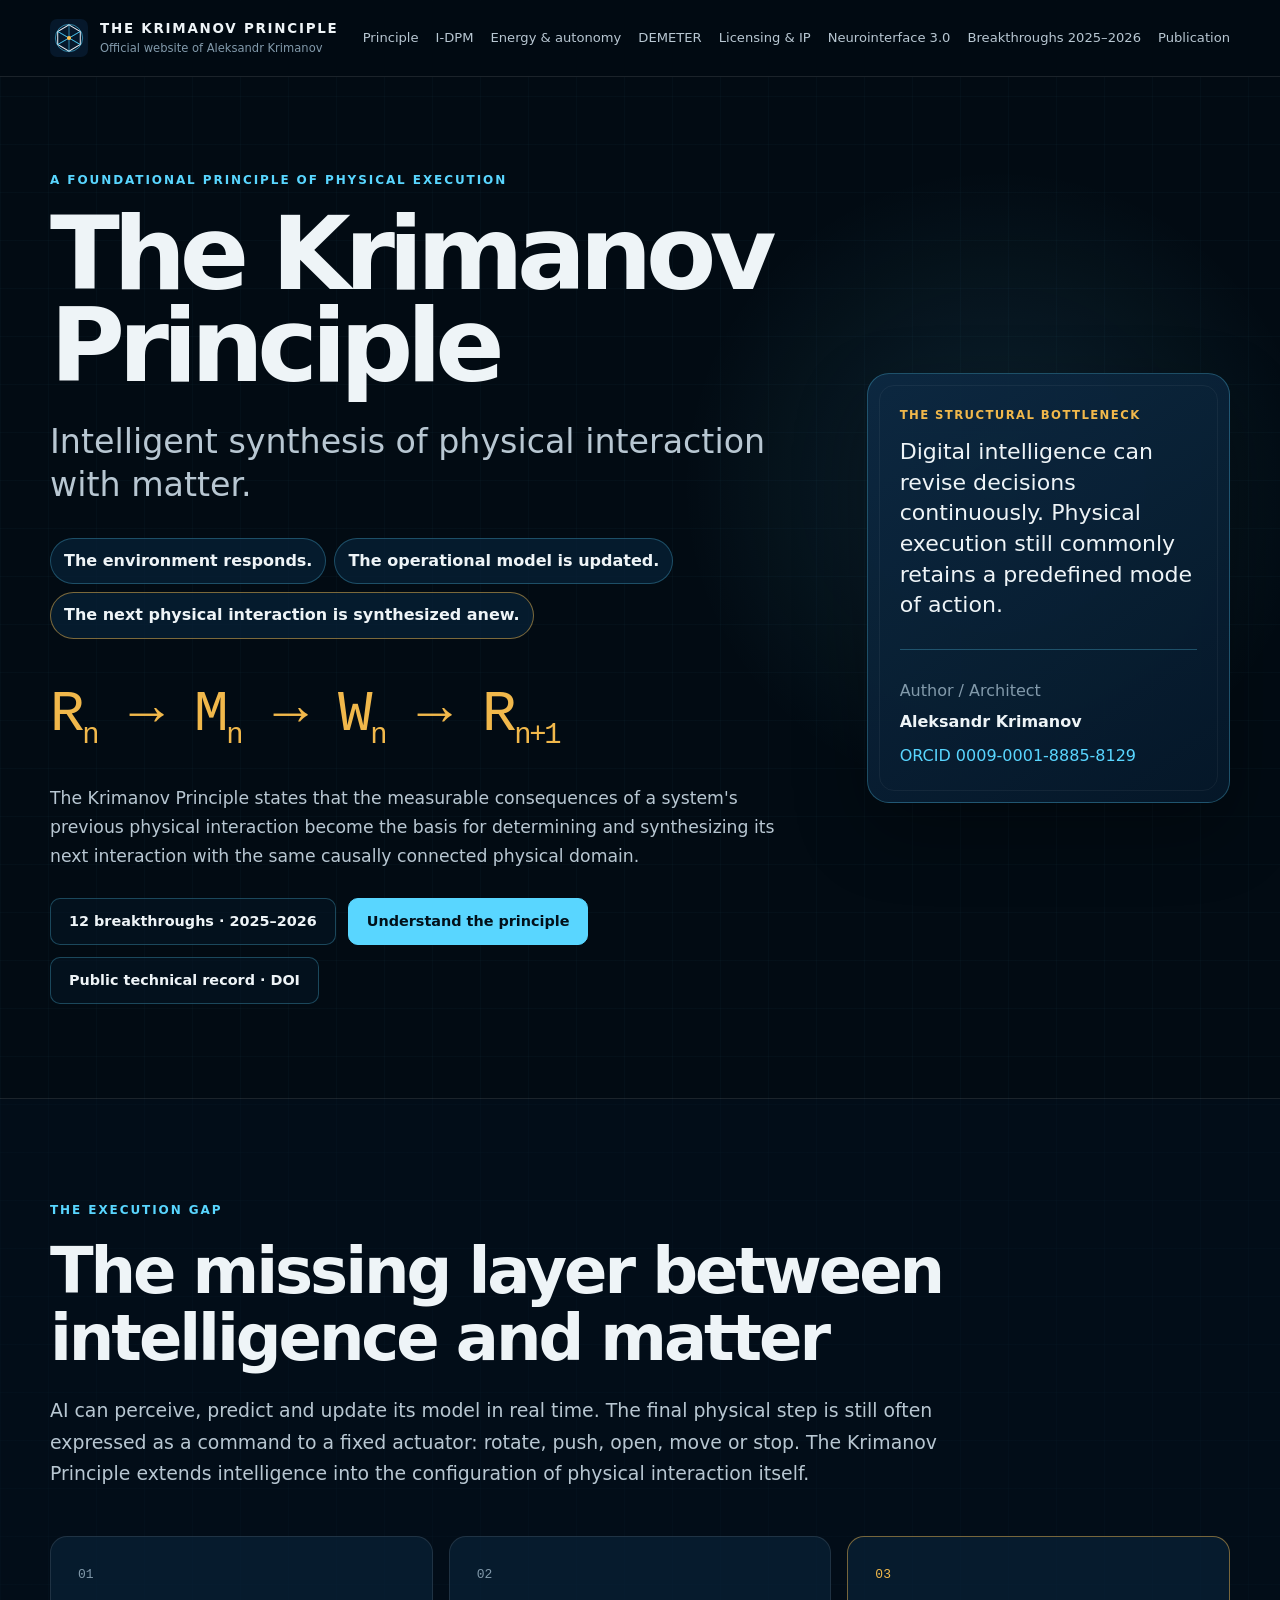
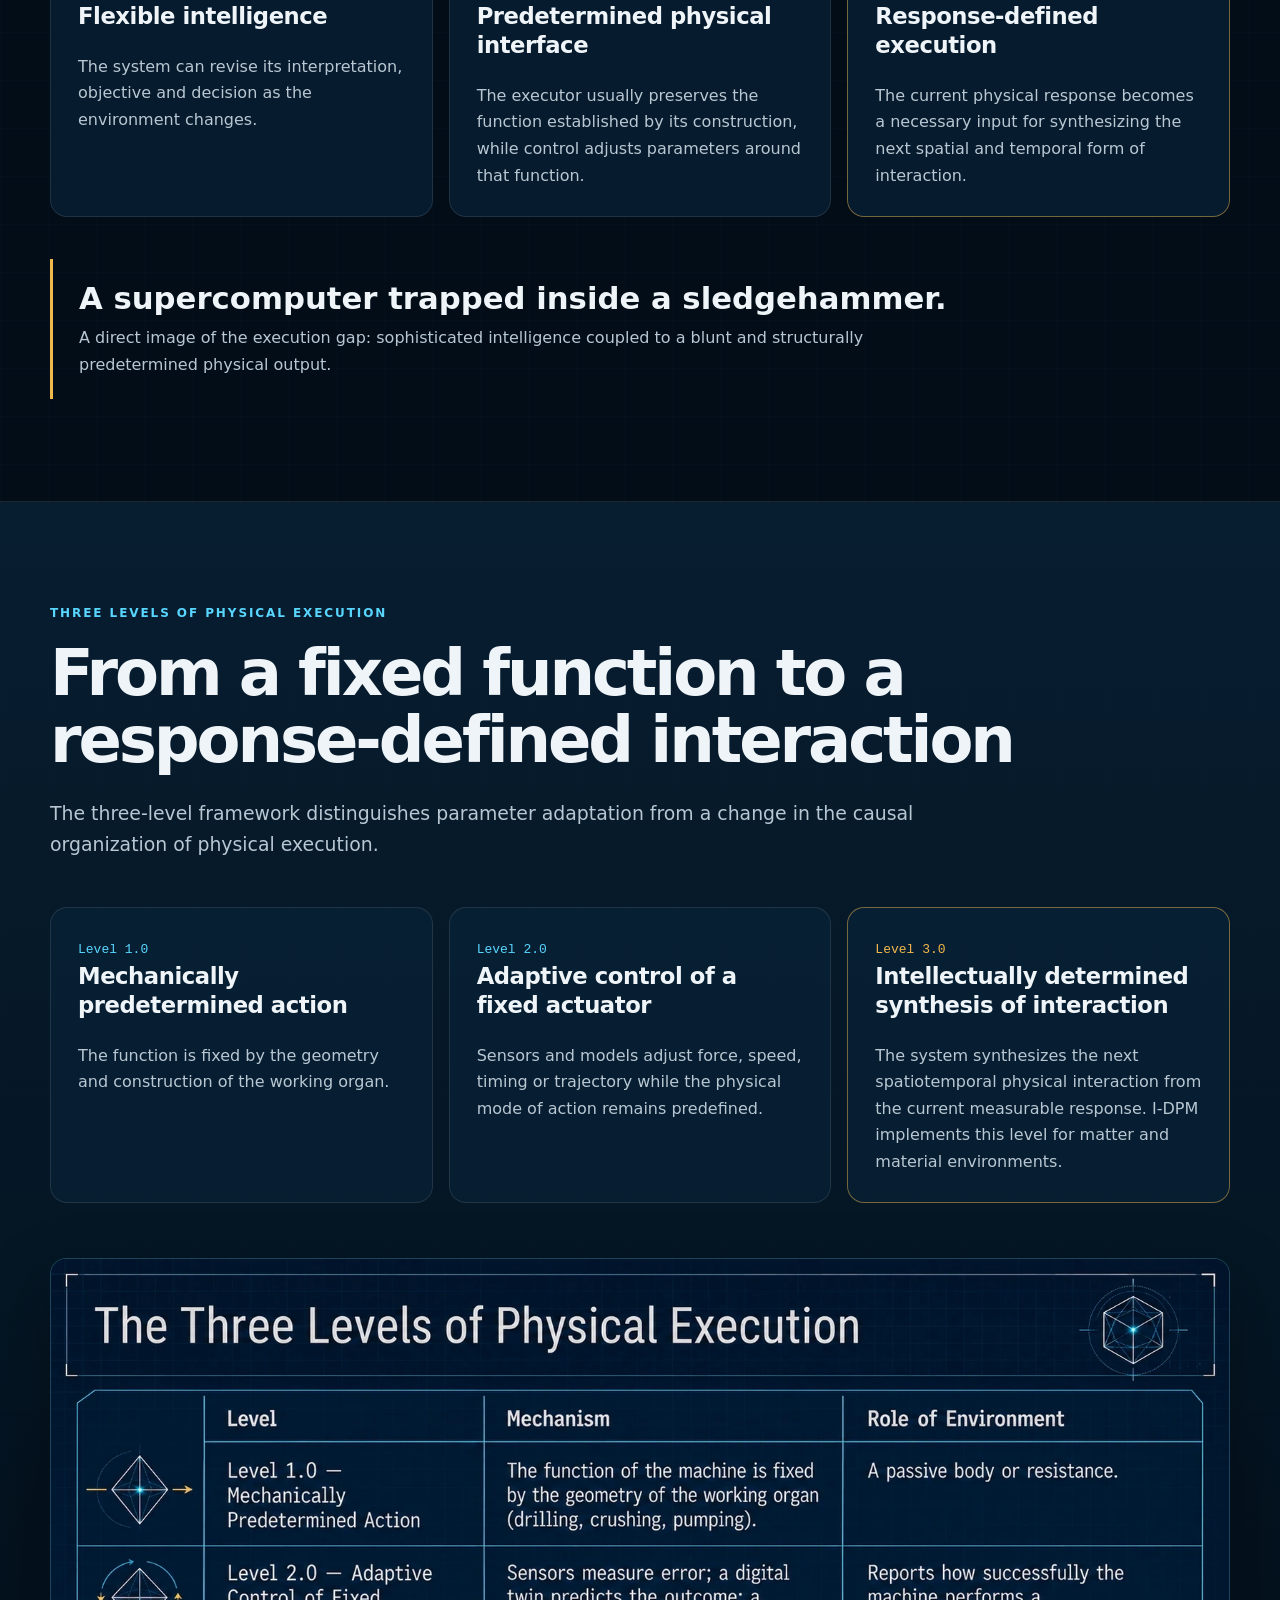
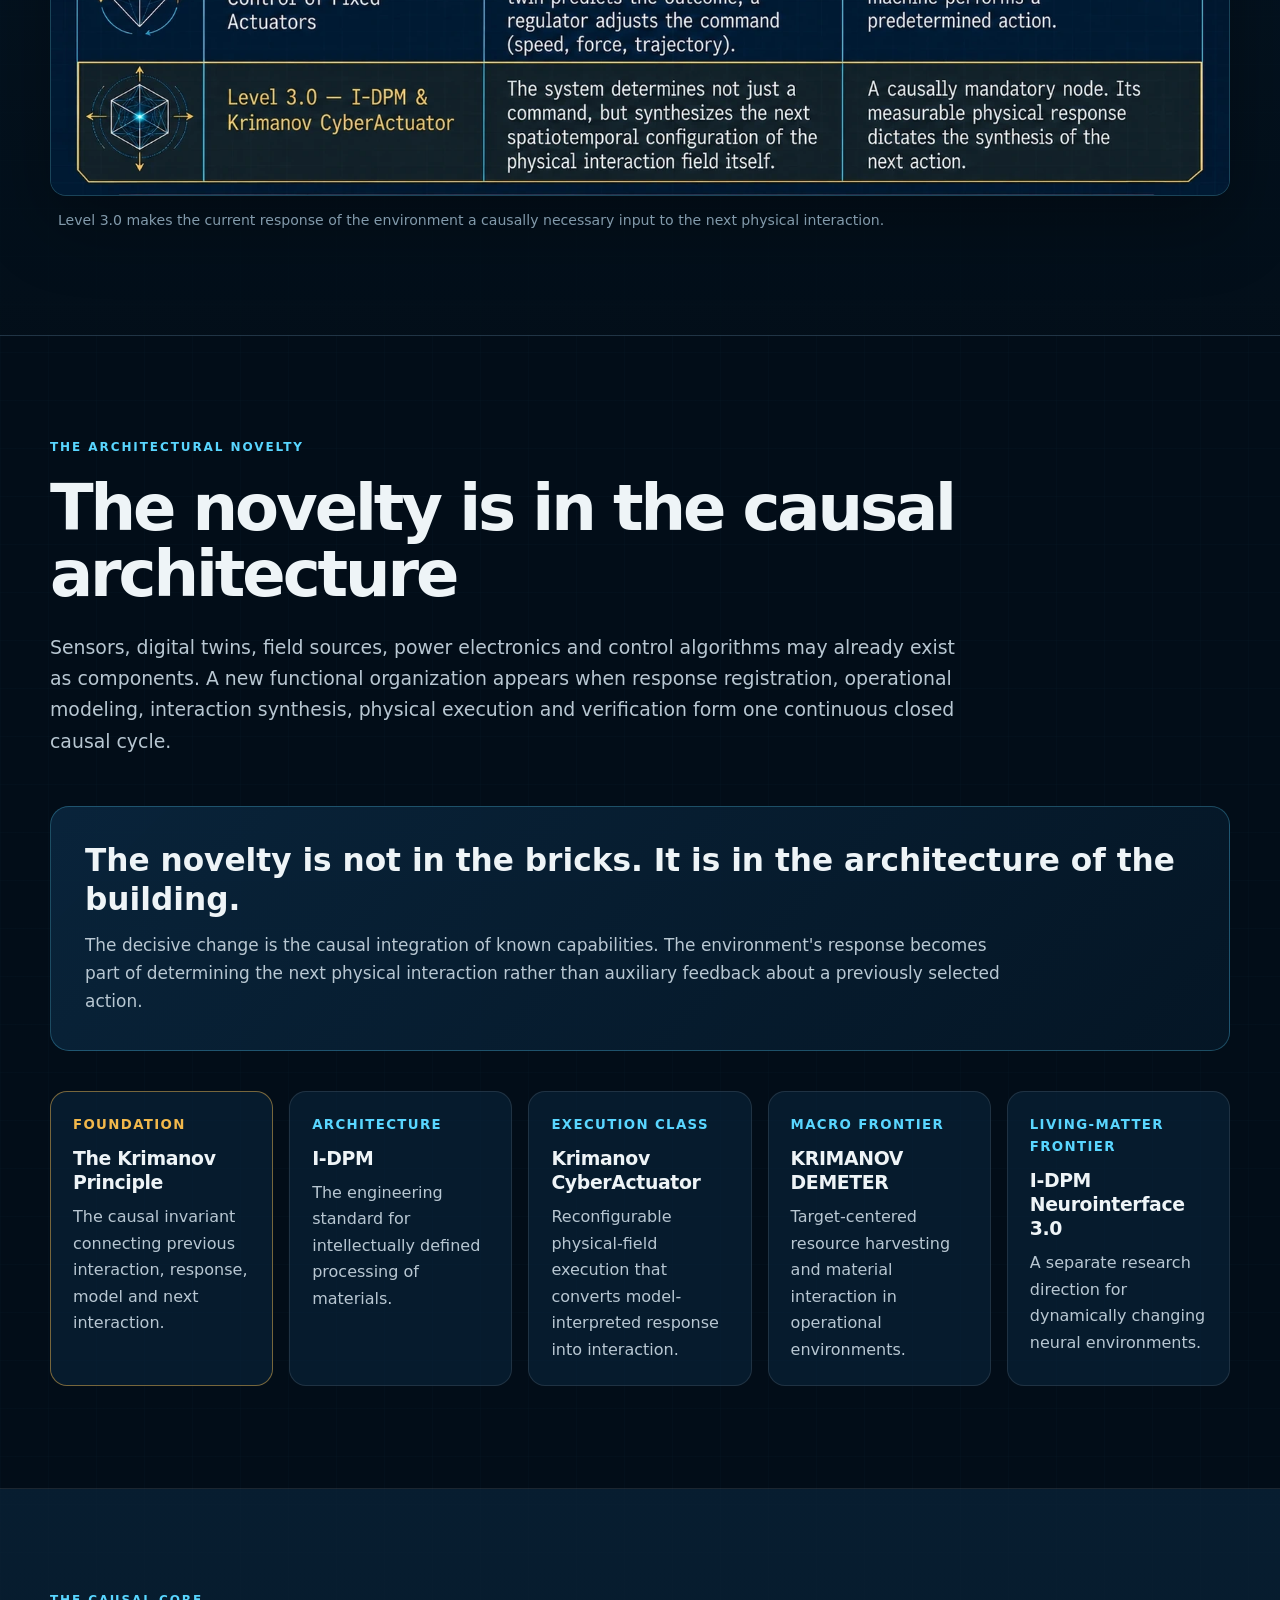
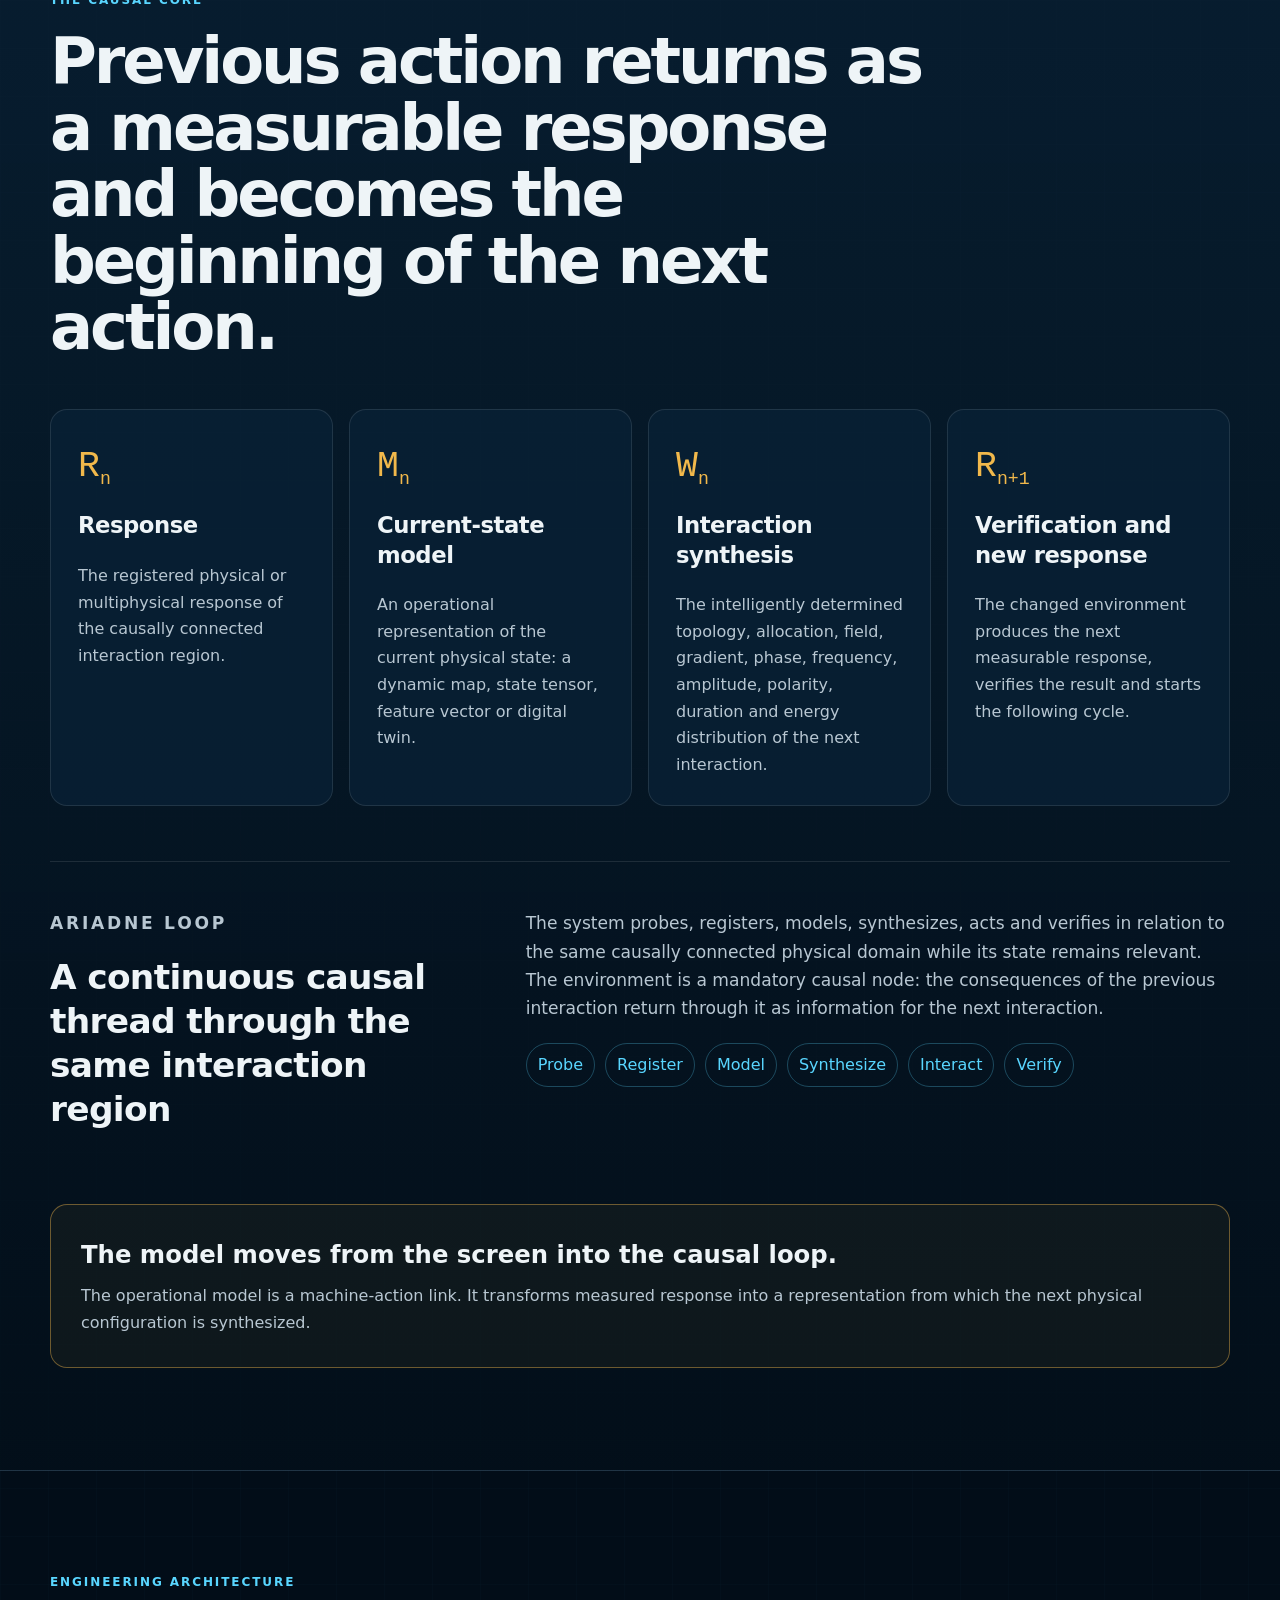
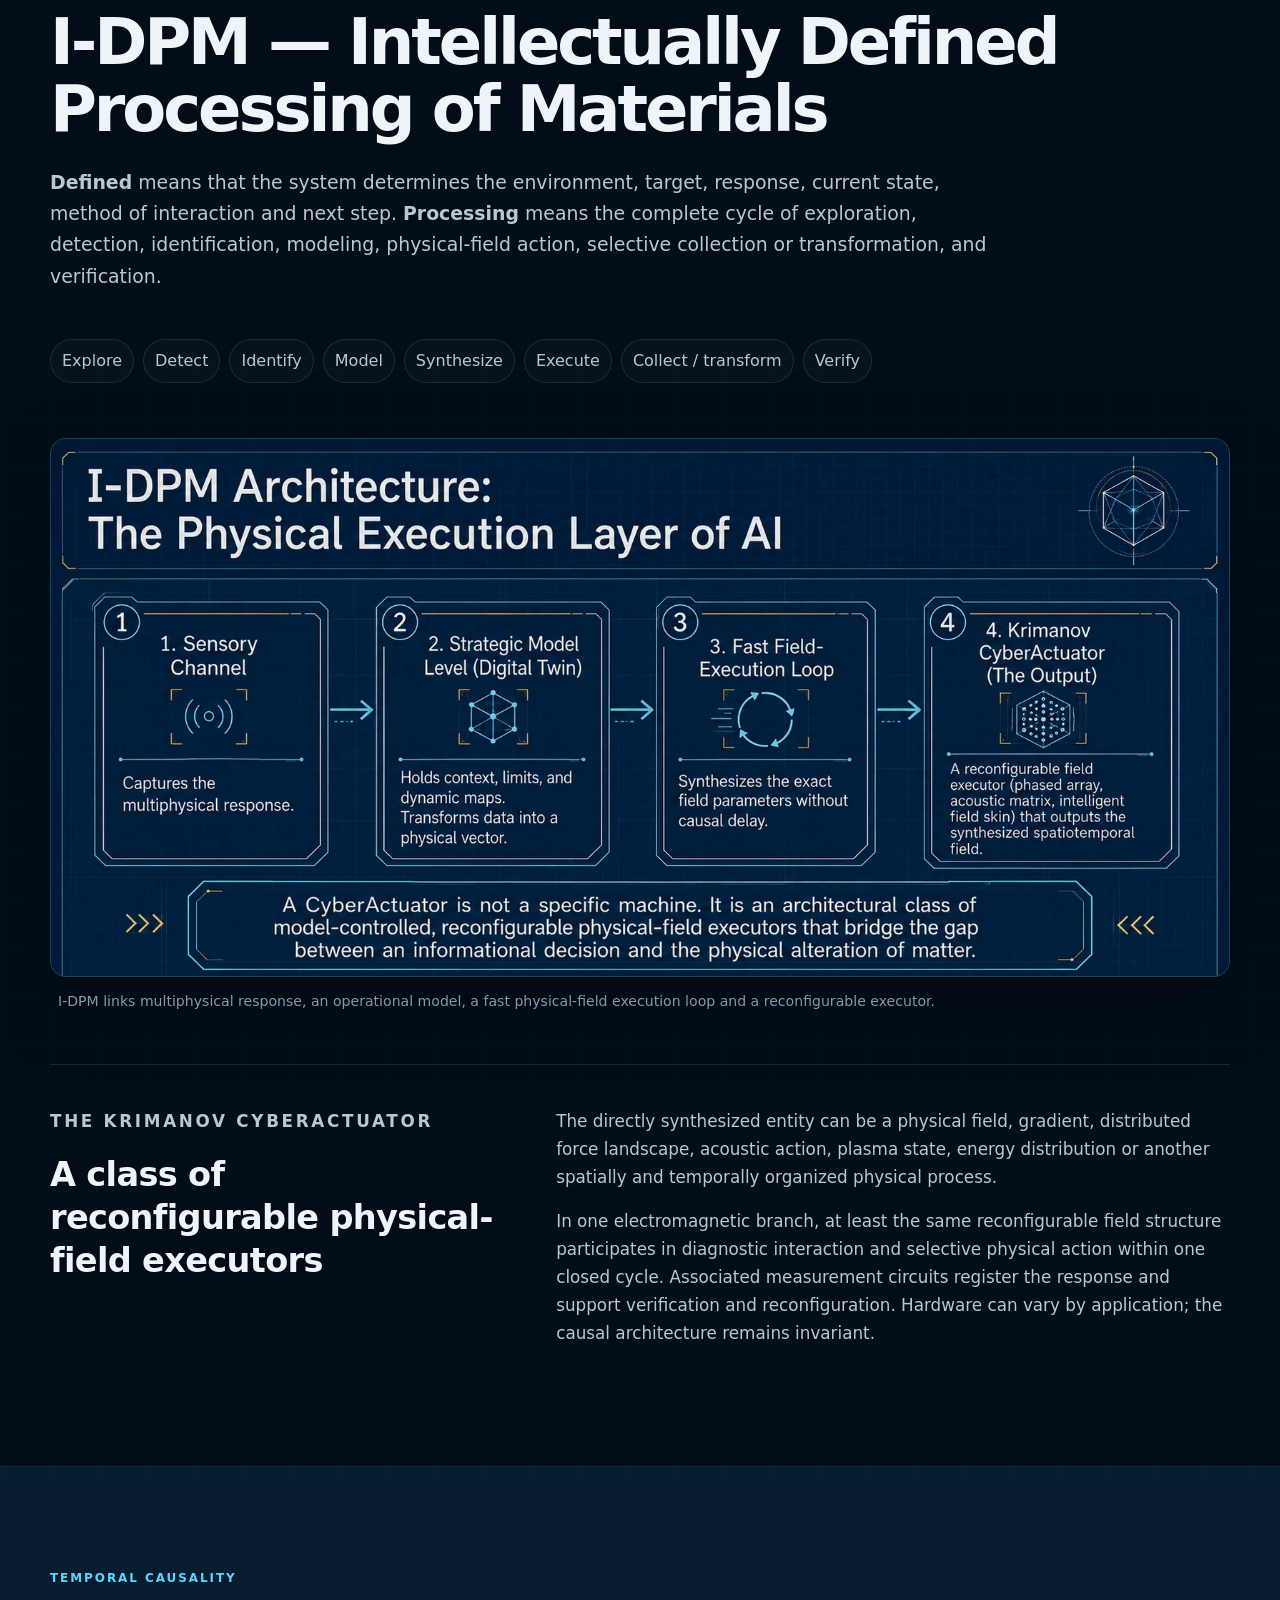
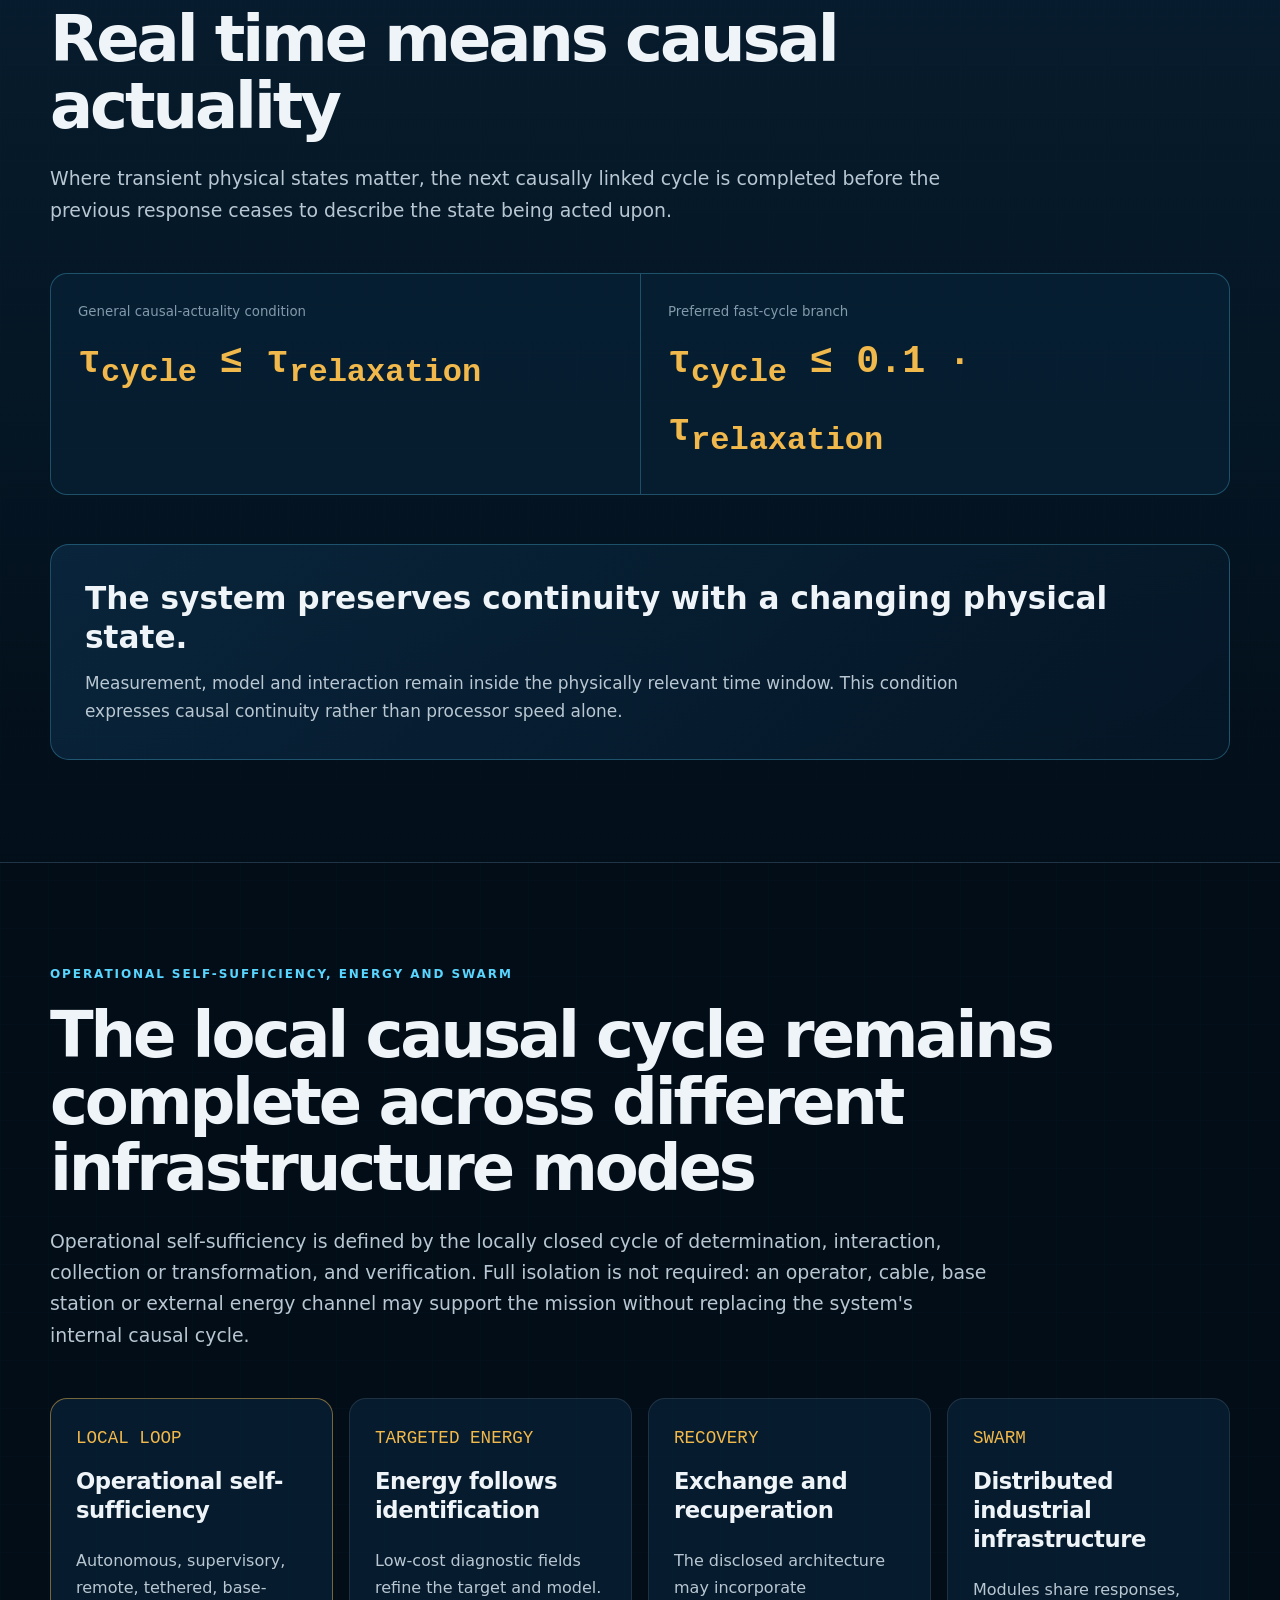
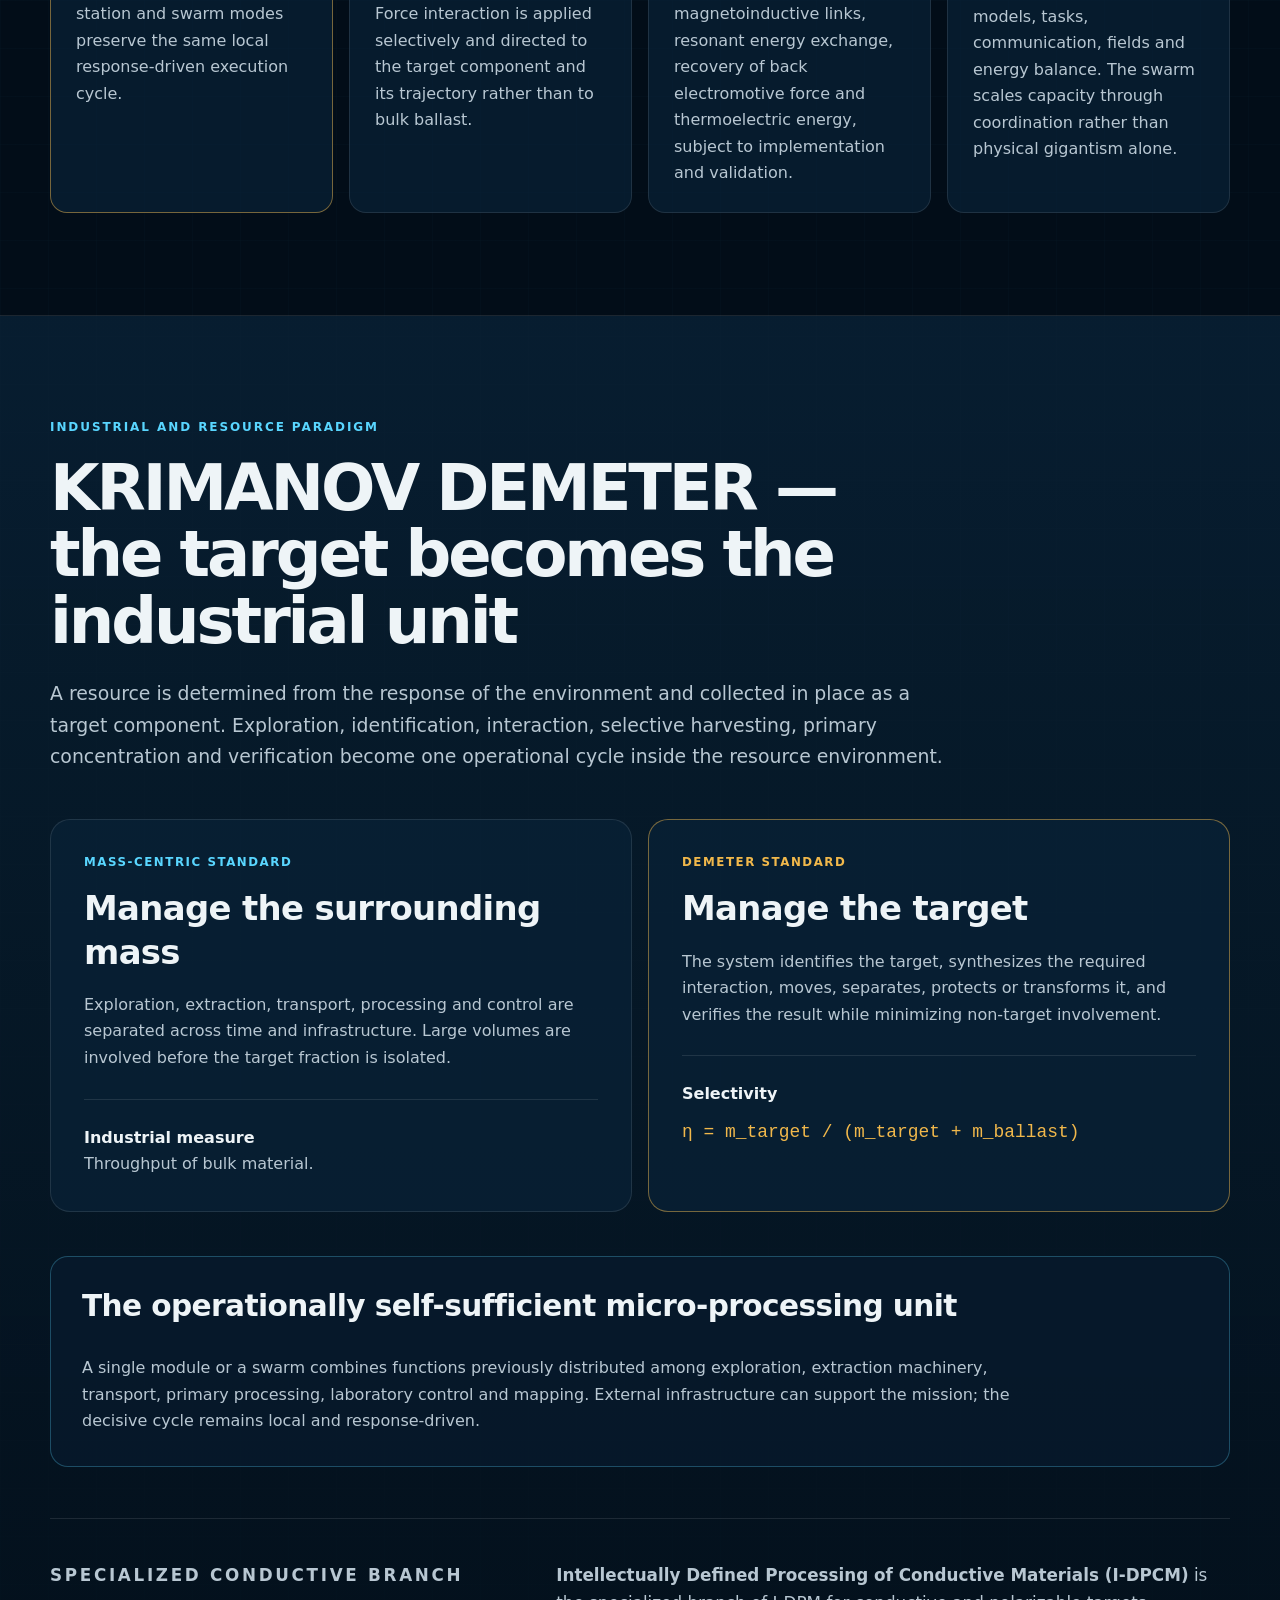
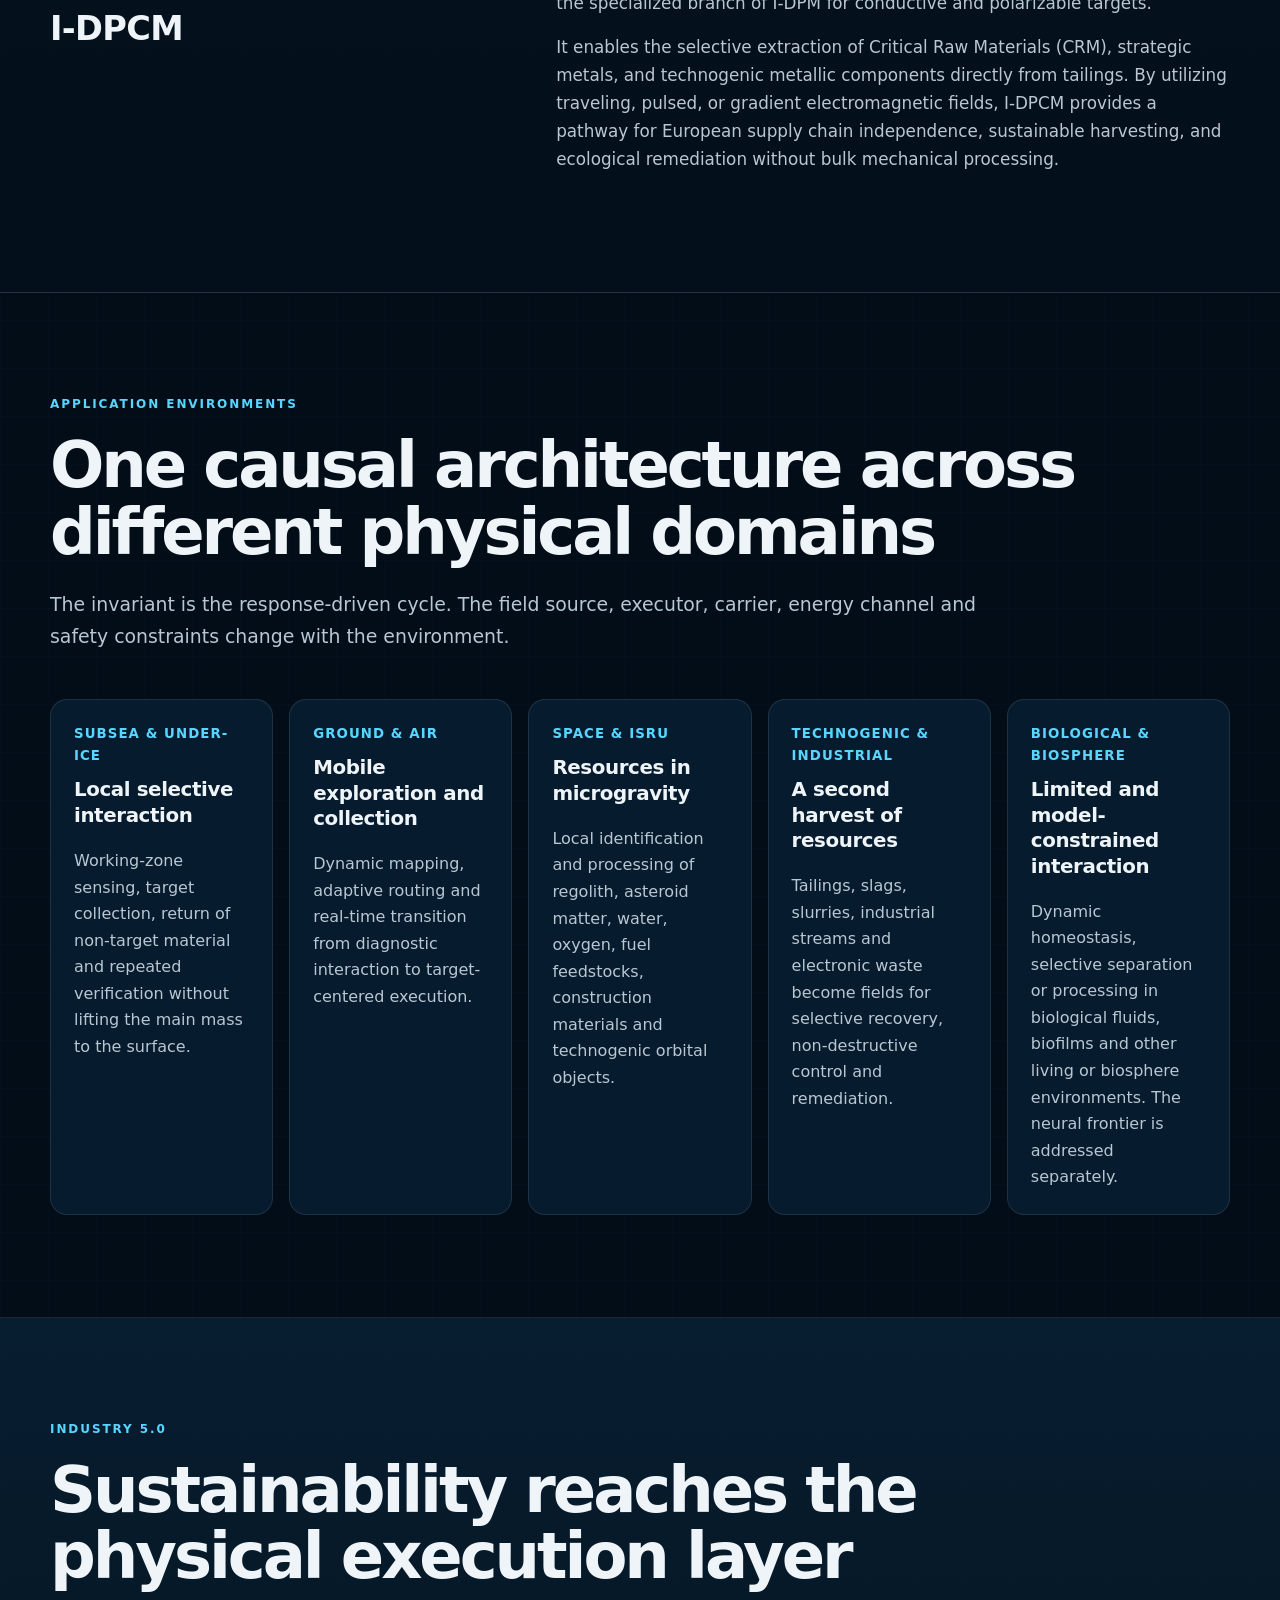
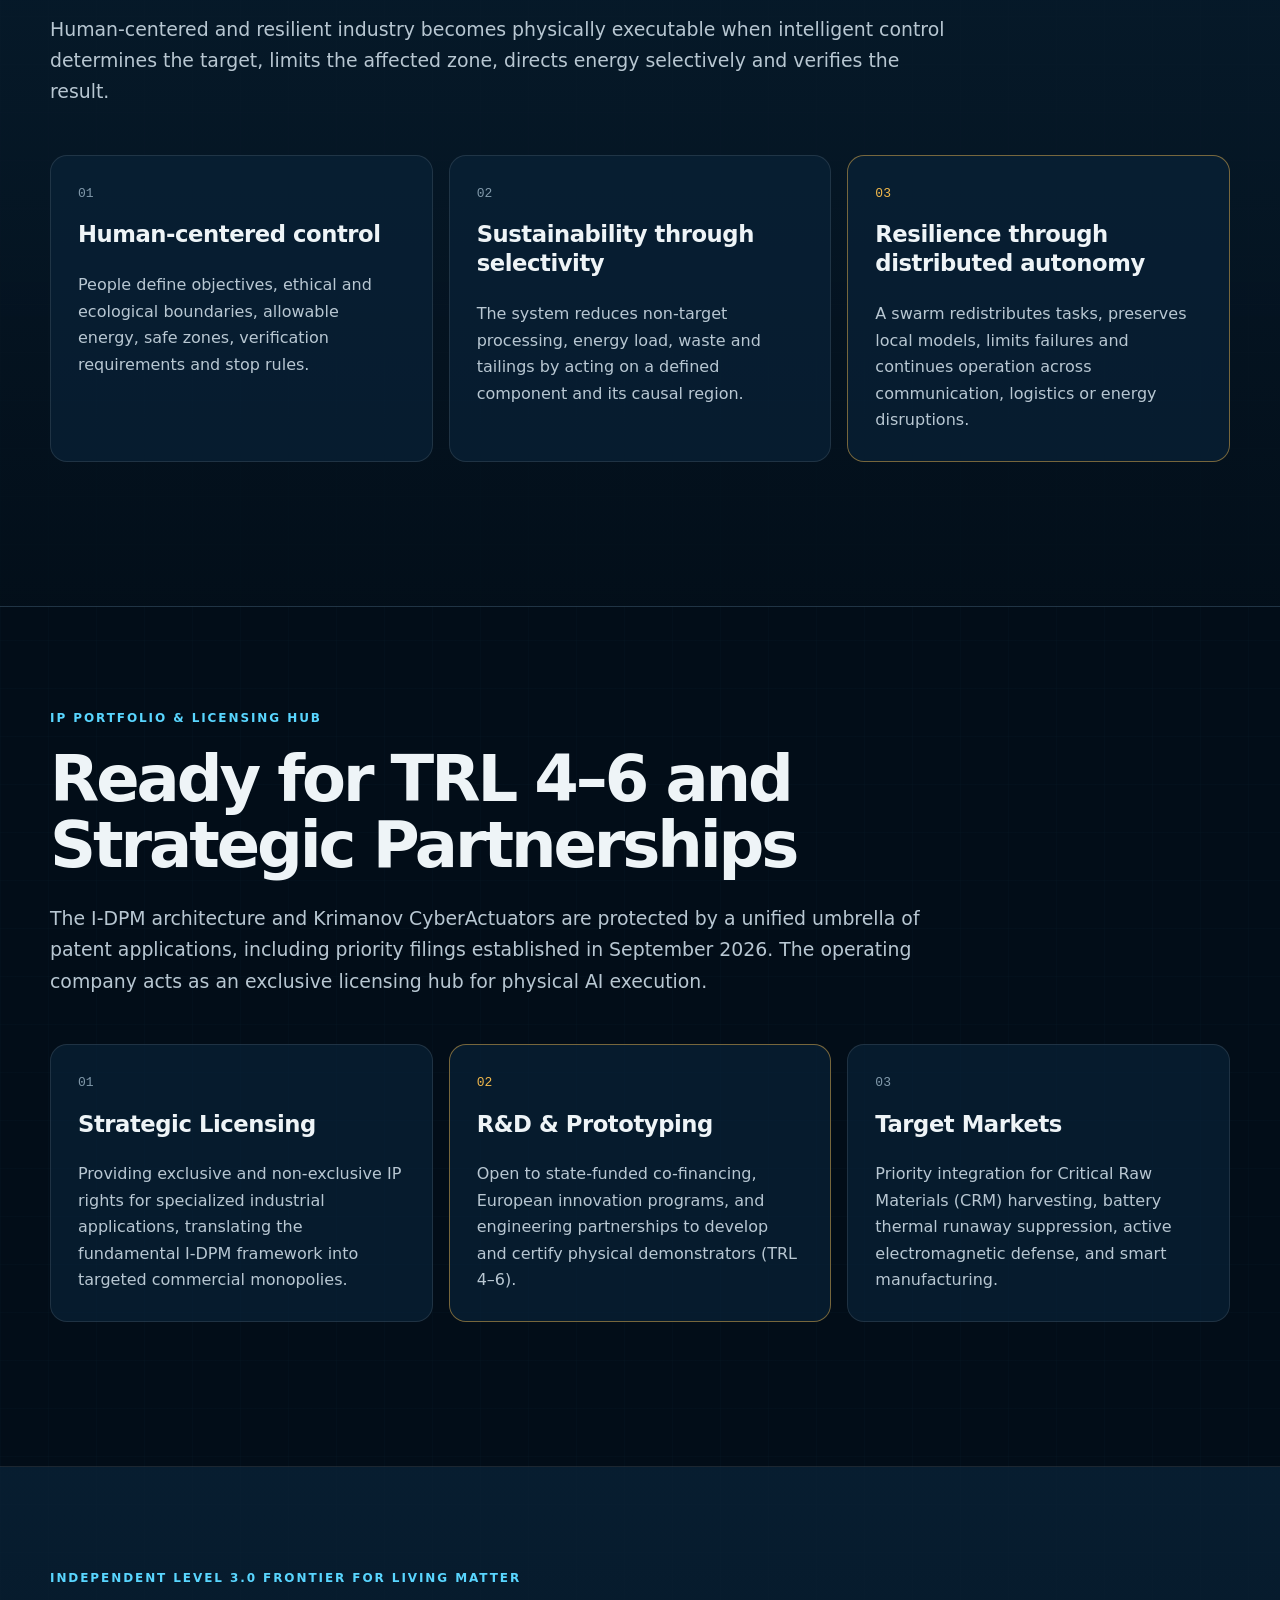
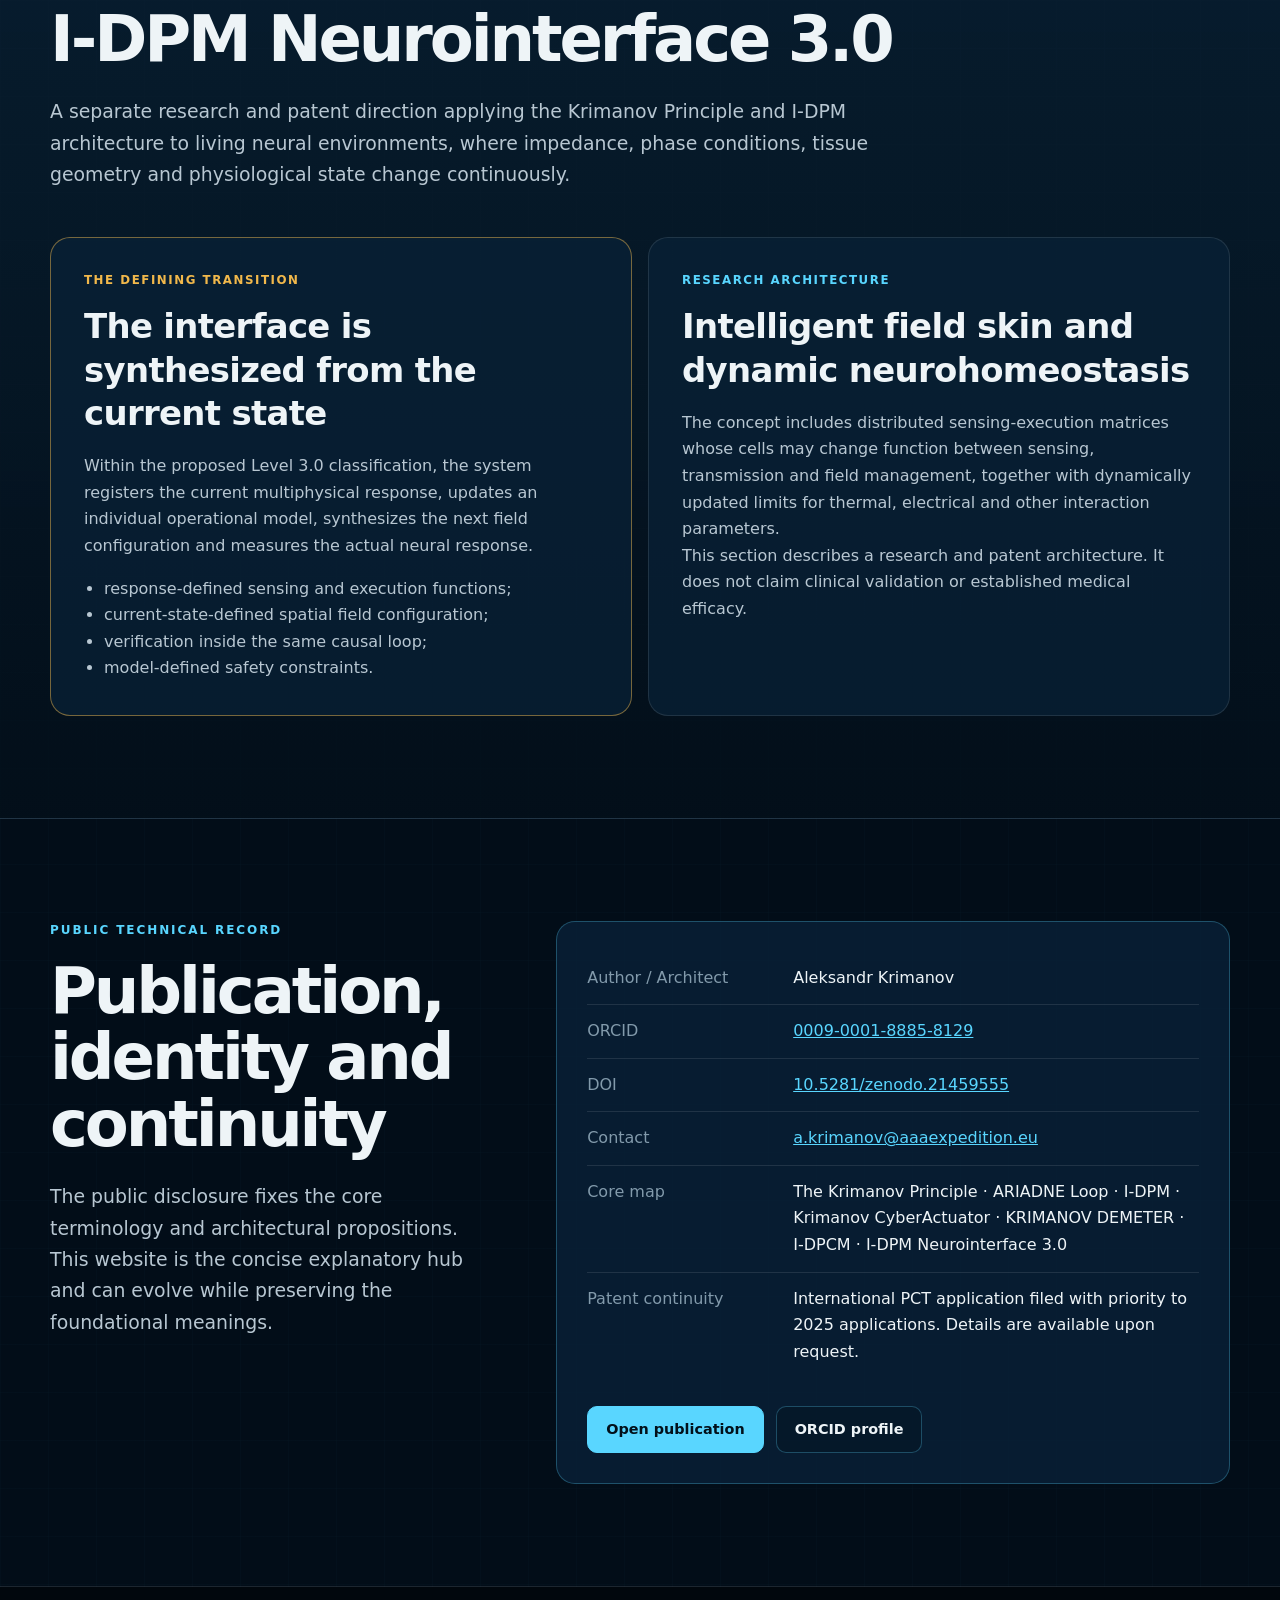
==== commit 8af68c71: "Add files via upload" ====
--- a/index.html
+++ b/index.html
@@ -11,9 +11,6 @@
   <meta name="robots" content="index,follow,max-image-preview:large">
   <meta name="theme-color" content="#061625">
   <link rel="canonical" href="https://krimanovprinciple.eu/">
-  <link rel="alternate" hreflang="en" href="https://krimanovprinciple.eu/">
-  <link rel="alternate" hreflang="ru" href="https://krimanovprinciple.eu/ru/">
-  <link rel="alternate" hreflang="x-default" href="https://krimanovprinciple.eu/">
   <link rel="icon" href="assets/favicon.svg" type="image/svg+xml">
   <link rel="stylesheet" href="style.css">
   <meta property="og:type" content="website">
@@ -22,7 +19,6 @@
   <meta property="og:url" content="https://krimanovprinciple.eu/">
   <meta property="og:image" content="https://krimanovprinciple.eu/assets/three-levels.webp">
   <meta property="og:locale" content="en_US">
-  <meta property="og:locale:alternate" content="ru_RU">
   <meta name="twitter:card" content="summary_large_image">
   <meta name="twitter:title" content="The Krimanov Principle — Response-Driven Physical Execution for AI">
   <meta name="twitter:description" content="The measurable consequences of the previous interaction become the basis for synthesizing the next interaction.">
@@ -37,7 +33,7 @@
         "@id":"https://krimanovprinciple.eu/#website",
         "url":"https://krimanovprinciple.eu/",
         "name":"The Krimanov Principle",
-        "inLanguage":["en","ru"],
+        "inLanguage":"en",
         "creator":{"@id":"https://krimanovprinciple.eu/#person"}
       },
       {
@@ -62,12 +58,10 @@
       <span class="brand-copy"><strong>THE KRIMANOV PRINCIPLE</strong><small>Official website of Aleksandr Krimanov</small></span>
     </a>
     <nav class="main-nav" aria-label="Main navigation">
-      <a href="#principle">Principle</a><a href="#idpm">I-DPM</a><a href="#autonomy">Energy &amp; autonomy</a><a href="#demeter">DEMETER</a><a href="#licensing">Licensing &amp; IP</a><a href="#neuro">Neurointerface 3.0</a><a href="breakthroughs.html">Breakthroughs 2025–2026</a><a href="#publication">Publication</a><a class="lang" href="ru/" lang="ru">RU</a>
-    </nav>
+      <a href="#principle">Principle</a><a href="#idpm">I-DPM</a><a href="#autonomy">Energy &amp; autonomy</a><a href="#demeter">DEMETER</a><a href="#licensing">Licensing &amp; IP</a><a href="#neuro">Neurointerface 3.0</a><a href="breakthroughs.html">Breakthroughs 2025–2026</a><a href="#publication">Publication</a></nav>
     <div class="mobile-tools">
       <details class="mobile-menu"><summary>Menu</summary><nav aria-label="Mobile navigation"><a href="#principle">Principle</a><a href="#idpm">I-DPM</a><a href="#autonomy">Energy &amp; autonomy</a><a href="#demeter">DEMETER</a><a href="#environments">Frontiers</a><a href="#licensing">Licensing &amp; IP</a><a href="#neuro">I-DPM Neurointerface 3.0</a><a href="breakthroughs.html">Breakthroughs 2025–2026</a><a href="#publication">Publication</a></nav></details>
-      <a class="mobile-lang" href="ru/" lang="ru" aria-label="Русская версия">RU</a>
-    </div>
+      </div>
   </div>
 </header>
 <main id="content">
